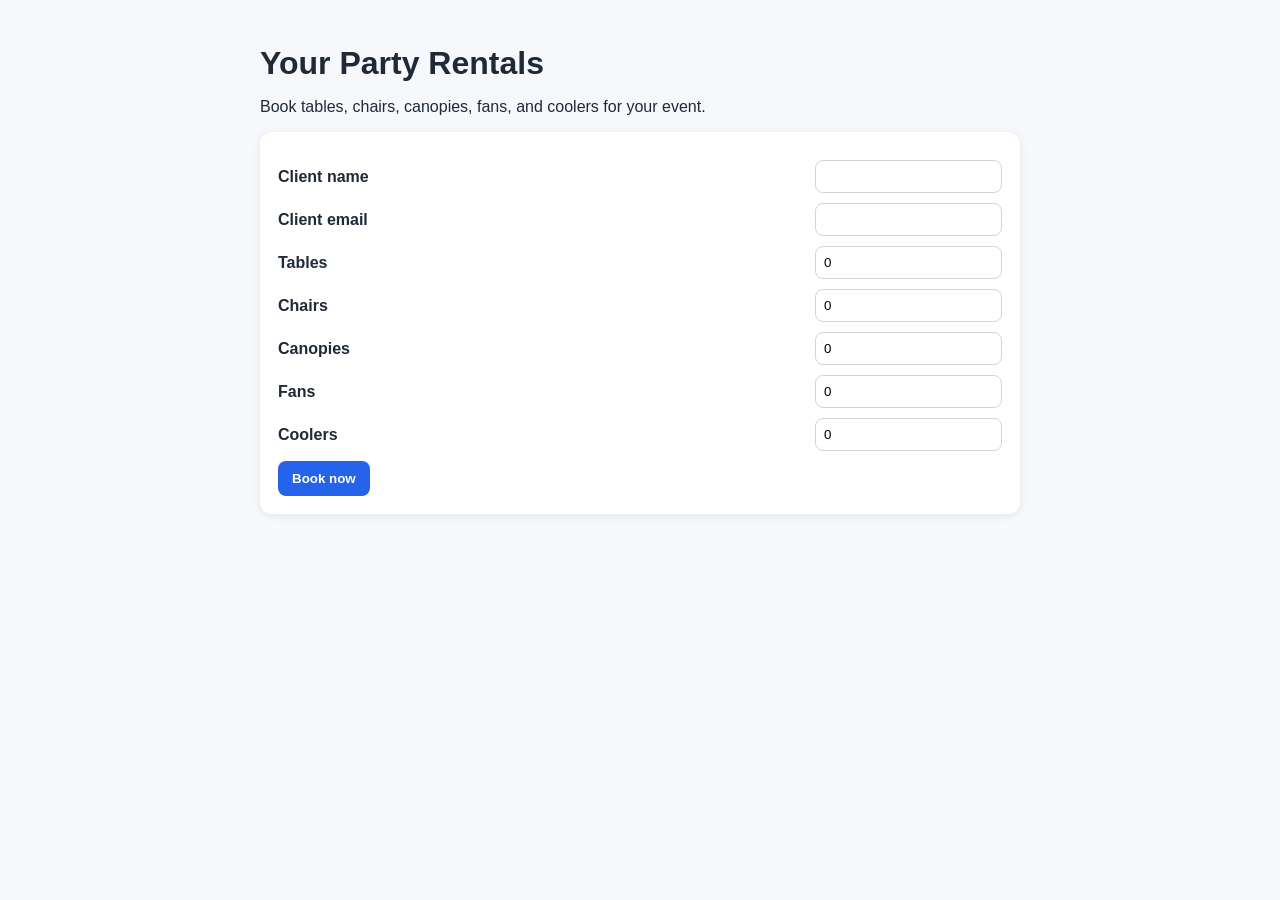
==== index.html @ b86d3097 "Apply remaining changes" ====
<!doctype html>
<html lang="en">
  <head>
    <meta charset="UTF-8" />
    <meta name="viewport" content="width=device-width, initial-scale=1.0" />
    <title>Your Party Rentals</title>
    <style>
      :root {
        font-family: Arial, sans-serif;
      }
      body {
        margin: 0;
        background: #f7f8fb;
        color: #1f2937;
      }
      .container {
        max-width: 760px;
        margin: 0 auto;
        padding: 24px;
      }
      h1 {
        margin-bottom: 8px;
      }
      .card {
        background: #fff;
        border-radius: 12px;
        padding: 18px;
        margin-top: 16px;
        box-shadow: 0 2px 8px rgba(0, 0, 0, 0.08);
      }
      .row {
        display: grid;
        grid-template-columns: 1fr auto;
        gap: 8px;
        align-items: center;
        margin: 10px 0;
      }
      input[type="number"],
      input[type="text"],
      input[type="email"] {
        border: 1px solid #d1d5db;
        border-radius: 8px;
        padding: 8px;
      }
      label {
        font-weight: 600;
      }
      button {
        border: none;
        background: #2563eb;
        color: #fff;
        border-radius: 8px;
        padding: 10px 14px;
        cursor: pointer;
        font-weight: 700;
      }
      button:hover {
        background: #1d4ed8;
      }
      .summary {
        margin-top: 14px;
        line-height: 1.5;
      }
    </style>
  </head>
  <body>
    <main class="container">
      <h1>Your Party Rentals</h1>
      <p>Book tables, chairs, canopies, fans, and coolers for your event.</p>

      <form id="booking-form" class="card">
        <div class="row">
          <label for="clientName">Client name</label>
          <input id="clientName" name="clientName" type="text" required />
        </div>
        <div class="row">
          <label for="clientEmail">Client email</label>
          <input id="clientEmail" name="clientEmail" type="email" required />
        </div>
        <div class="row">
          <label for="tables">Tables</label>
          <input id="tables" name="tables" type="number" min="0" value="0" />
        </div>
        <div class="row">
          <label for="chairs">Chairs</label>
          <input id="chairs" name="chairs" type="number" min="0" value="0" />
        </div>
        <div class="row">
          <label for="canopies">Canopies</label>
          <input id="canopies" name="canopies" type="number" min="0" value="0" />
        </div>
        <div class="row">
          <label for="fans">Fans</label>
          <input id="fans" name="fans" type="number" min="0" value="0" />
        </div>
        <div class="row">
          <label for="coolers">Coolers</label>
          <input id="coolers" name="coolers" type="number" min="0" value="0" />
        </div>
        <button type="submit">Book now</button>
      </form>

      <section id="booking-summary" class="card" hidden>
        <h2>Booking confirmation</h2>
        <div class="summary" id="summary-content"></div>
      </section>
    </main>

    <script>
      const form = document.getElementById("booking-form");
      const summary = document.getElementById("booking-summary");
      const summaryContent = document.getElementById("summary-content");
      const rentalItems = ["tables", "chairs", "canopies", "fans", "coolers"];

      form.addEventListener("submit", (event) => {
        event.preventDefault();

        const formData = new FormData(form);
        const clientName = formData.get("clientName");
        const clientEmail = formData.get("clientEmail");
        const selectedItems = rentalItems
          .map((item) => {
            const qty = Number(formData.get(item) || 0);
            return { item, qty };
          })
          .filter((entry) => entry.qty > 0);

        if (!selectedItems.length) {
          summary.hidden = false;
          summaryContent.textContent = "Please choose at least one rental item to complete your booking.";
          return;
        }

        summary.hidden = false;
        summaryContent.textContent = "";

        const thankYou = document.createElement("p");
        thankYou.textContent = `Thank you, ${clientName}.`;
        summaryContent.appendChild(thankYou);

        const confirmation = document.createElement("p");
        confirmation.textContent = `We received your booking request at ${clientEmail}.`;
        summaryContent.appendChild(confirmation);

        const itemList = document.createElement("ul");
        selectedItems.forEach((entry) => {
          const listItem = document.createElement("li");
          listItem.textContent = `${entry.item[0].toUpperCase()}${entry.item.slice(1)}: ${entry.qty}`;
          itemList.appendChild(listItem);
        });
        summaryContent.appendChild(itemList);
      });
    </script>
  </body>
</html>
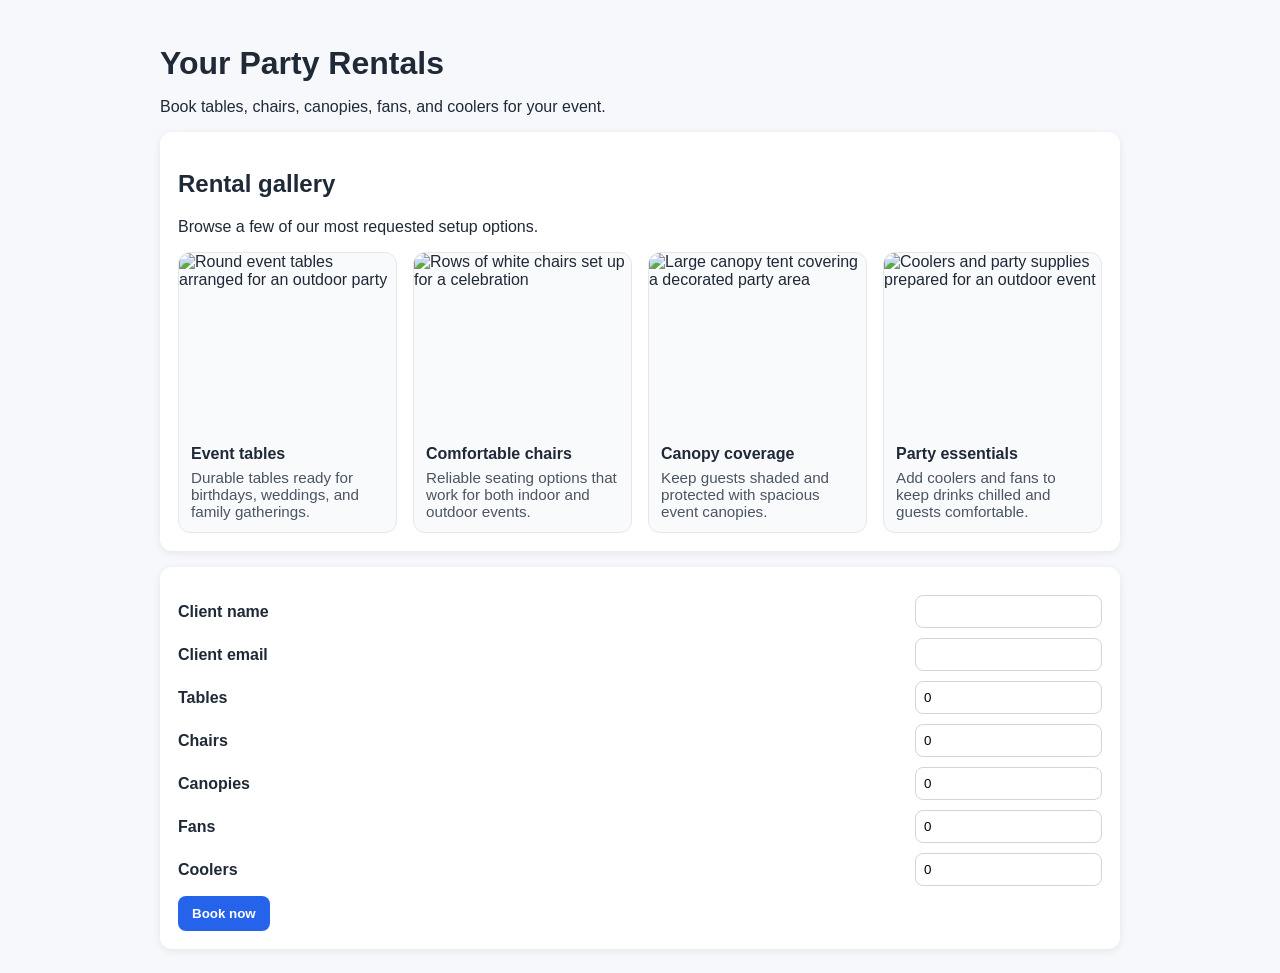
==== commit 9fb42eda: "Add gallery section Co-authored-by: icordova25-glitch <304556995+icordova25-glitch@users.noreply.git" ====
--- a/index.html
+++ b/index.html
@@ -14,7 +14,7 @@
         color: #1f2937;
       }
       .container {
-        max-width: 760px;
+        max-width: 960px;
         margin: 0 auto;
         padding: 24px;
       }
@@ -61,12 +61,77 @@
         margin-top: 14px;
         line-height: 1.5;
       }
+      .gallery-grid {
+        display: grid;
+        grid-template-columns: repeat(auto-fit, minmax(180px, 1fr));
+        gap: 16px;
+        margin-top: 16px;
+      }
+      .gallery-item {
+        overflow: hidden;
+        border-radius: 12px;
+        border: 1px solid #e5e7eb;
+        background: #f9fafb;
+      }
+      .gallery-item img {
+        display: block;
+        width: 100%;
+        height: 180px;
+        object-fit: cover;
+      }
+      .gallery-caption {
+        padding: 12px;
+      }
+      .gallery-caption h3 {
+        margin: 0 0 6px;
+        font-size: 1rem;
+      }
+      .gallery-caption p {
+        margin: 0;
+        color: #4b5563;
+        font-size: 0.95rem;
+      }
     </style>
   </head>
   <body>
     <main class="container">
       <h1>Your Party Rentals</h1>
       <p>Book tables, chairs, canopies, fans, and coolers for your event.</p>
+
+      <section class="card" aria-labelledby="gallery-title">
+        <h2 id="gallery-title">Rental gallery</h2>
+        <p>Browse a few of our most requested setup options.</p>
+        <div class="gallery-grid">
+          <article class="gallery-item">
+            <img src="https://images.unsplash.com/photo-1511795409834-ef04bbd61622?auto=format&fit=crop&w=900&q=80" alt="Round event tables arranged for an outdoor party" />
+            <div class="gallery-caption">
+              <h3>Event tables</h3>
+              <p>Durable tables ready for birthdays, weddings, and family gatherings.</p>
+            </div>
+          </article>
+          <article class="gallery-item">
+            <img src="https://images.unsplash.com/photo-1519167758481-83f550bb49b3?auto=format&fit=crop&w=900&q=80" alt="Rows of white chairs set up for a celebration" />
+            <div class="gallery-caption">
+              <h3>Comfortable chairs</h3>
+              <p>Reliable seating options that work for both indoor and outdoor events.</p>
+            </div>
+          </article>
+          <article class="gallery-item">
+            <img src="https://images.unsplash.com/photo-1505236858219-8359eb29e329?auto=format&fit=crop&w=900&q=80" alt="Large canopy tent covering a decorated party area" />
+            <div class="gallery-caption">
+              <h3>Canopy coverage</h3>
+              <p>Keep guests shaded and protected with spacious event canopies.</p>
+            </div>
+          </article>
+          <article class="gallery-item">
+            <img src="https://images.unsplash.com/photo-1500530855697-b586d89ba3ee?auto=format&fit=crop&w=900&q=80" alt="Coolers and party supplies prepared for an outdoor event" />
+            <div class="gallery-caption">
+              <h3>Party essentials</h3>
+              <p>Add coolers and fans to keep drinks chilled and guests comfortable.</p>
+            </div>
+          </article>
+        </div>
+      </section>
 
       <form id="booking-form" class="card">
         <div class="row">
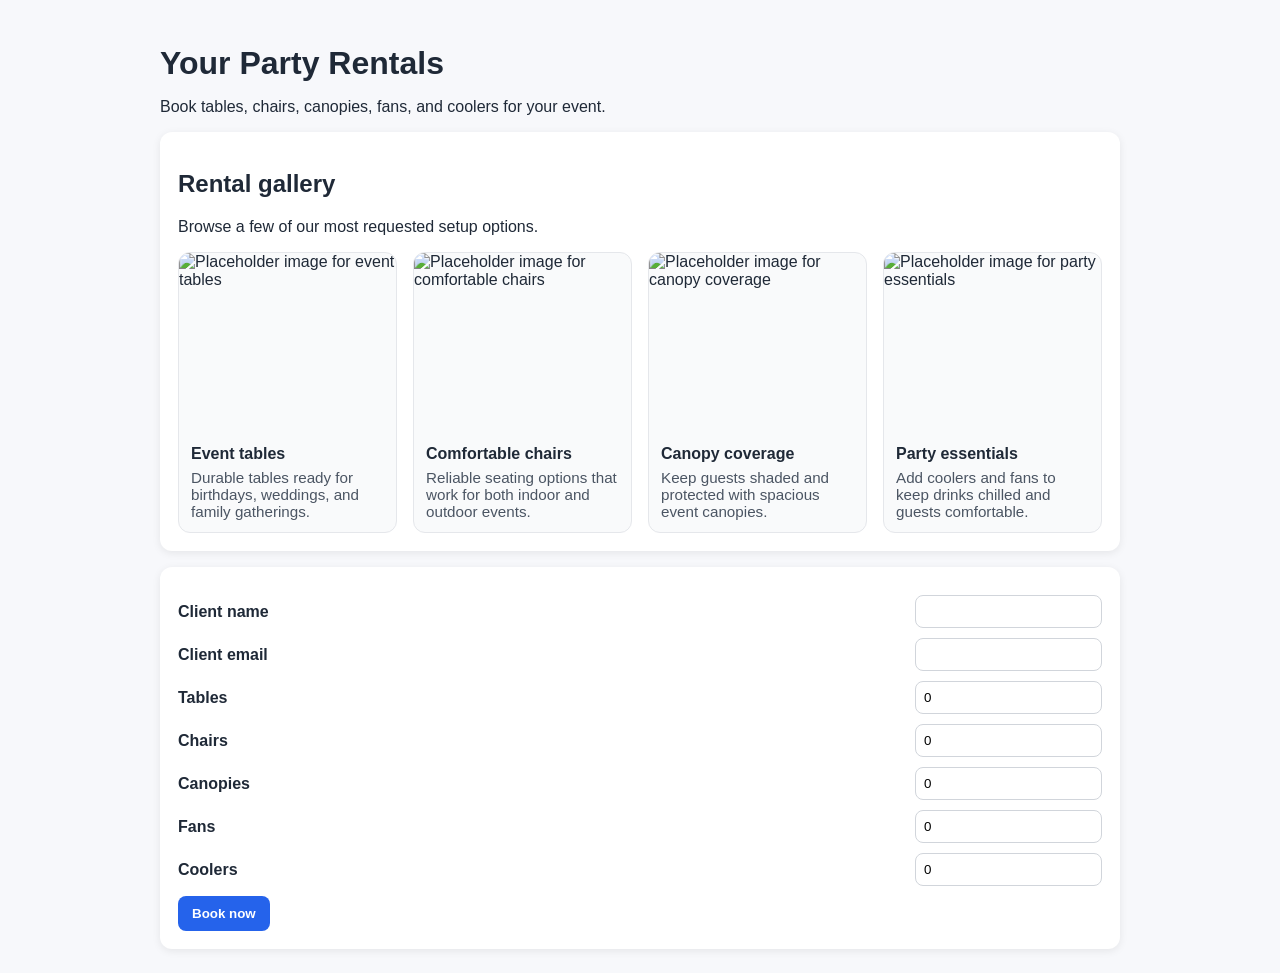
==== commit 0b6360ec: "Use placeholder gallery images Co-authored-by: icordova25-glitch <304556995+icordova25-glitch@users." ====
--- a/index.html
+++ b/index.html
@@ -103,28 +103,28 @@
         <p>Browse a few of our most requested setup options.</p>
         <div class="gallery-grid">
           <article class="gallery-item">
-            <img src="https://images.unsplash.com/photo-1511795409834-ef04bbd61622?auto=format&fit=crop&w=900&q=80" alt="Round event tables arranged for an outdoor party" />
+            <img src="https://placehold.co/900x600/e2e8f0/1f2937?text=Event+Tables" alt="Placeholder image for event tables" />
             <div class="gallery-caption">
               <h3>Event tables</h3>
               <p>Durable tables ready for birthdays, weddings, and family gatherings.</p>
             </div>
           </article>
           <article class="gallery-item">
-            <img src="https://images.unsplash.com/photo-1519167758481-83f550bb49b3?auto=format&fit=crop&w=900&q=80" alt="Rows of white chairs set up for a celebration" />
+            <img src="https://placehold.co/900x600/dbeafe/1e3a8a?text=Comfortable+Chairs" alt="Placeholder image for comfortable chairs" />
             <div class="gallery-caption">
               <h3>Comfortable chairs</h3>
               <p>Reliable seating options that work for both indoor and outdoor events.</p>
             </div>
           </article>
           <article class="gallery-item">
-            <img src="https://images.unsplash.com/photo-1505236858219-8359eb29e329?auto=format&fit=crop&w=900&q=80" alt="Large canopy tent covering a decorated party area" />
+            <img src="https://placehold.co/900x600/fef3c7/92400e?text=Canopy+Coverage" alt="Placeholder image for canopy coverage" />
             <div class="gallery-caption">
               <h3>Canopy coverage</h3>
               <p>Keep guests shaded and protected with spacious event canopies.</p>
             </div>
           </article>
           <article class="gallery-item">
-            <img src="https://images.unsplash.com/photo-1500530855697-b586d89ba3ee?auto=format&fit=crop&w=900&q=80" alt="Coolers and party supplies prepared for an outdoor event" />
+            <img src="https://placehold.co/900x600/dcfce7/166534?text=Party+Essentials" alt="Placeholder image for party essentials" />
             <div class="gallery-caption">
               <h3>Party essentials</h3>
               <p>Add coolers and fans to keep drinks chilled and guests comfortable.</p>
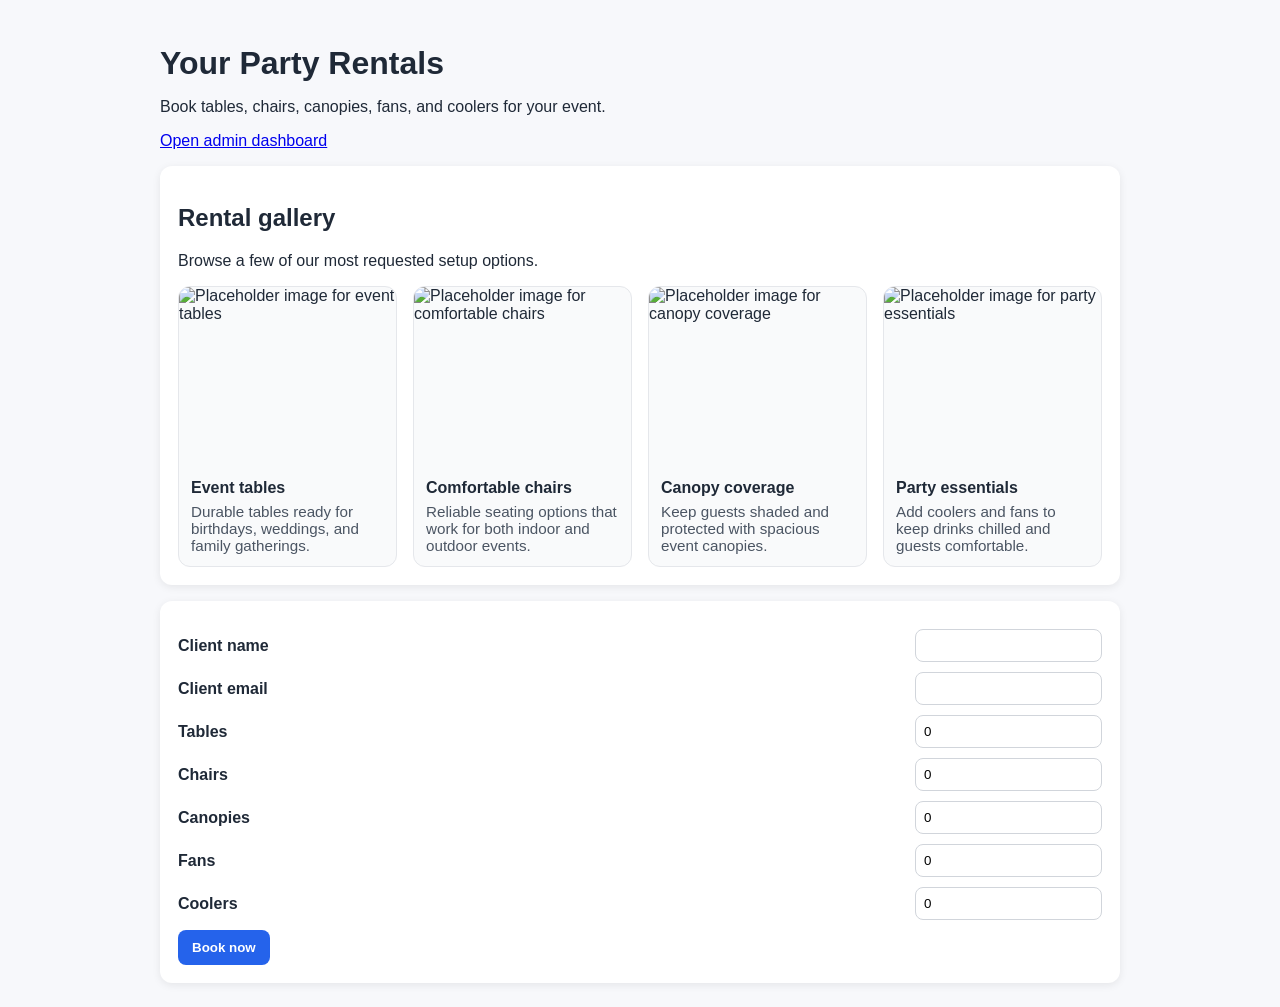
==== commit 754e5392: "Add admin dashboard page Co-authored-by: icordova25-glitch <304556995+icordova25-glitch@users.norepl" ====
--- a/index.html
+++ b/index.html
@@ -97,6 +97,8 @@
     <main class="container">
       <h1>Your Party Rentals</h1>
       <p>Book tables, chairs, canopies, fans, and coolers for your event.</p>
+
+      <p><a href="/admin.html">Open admin dashboard</a></p>
 
       <section class="card" aria-labelledby="gallery-title">
         <h2 id="gallery-title">Rental gallery</h2>
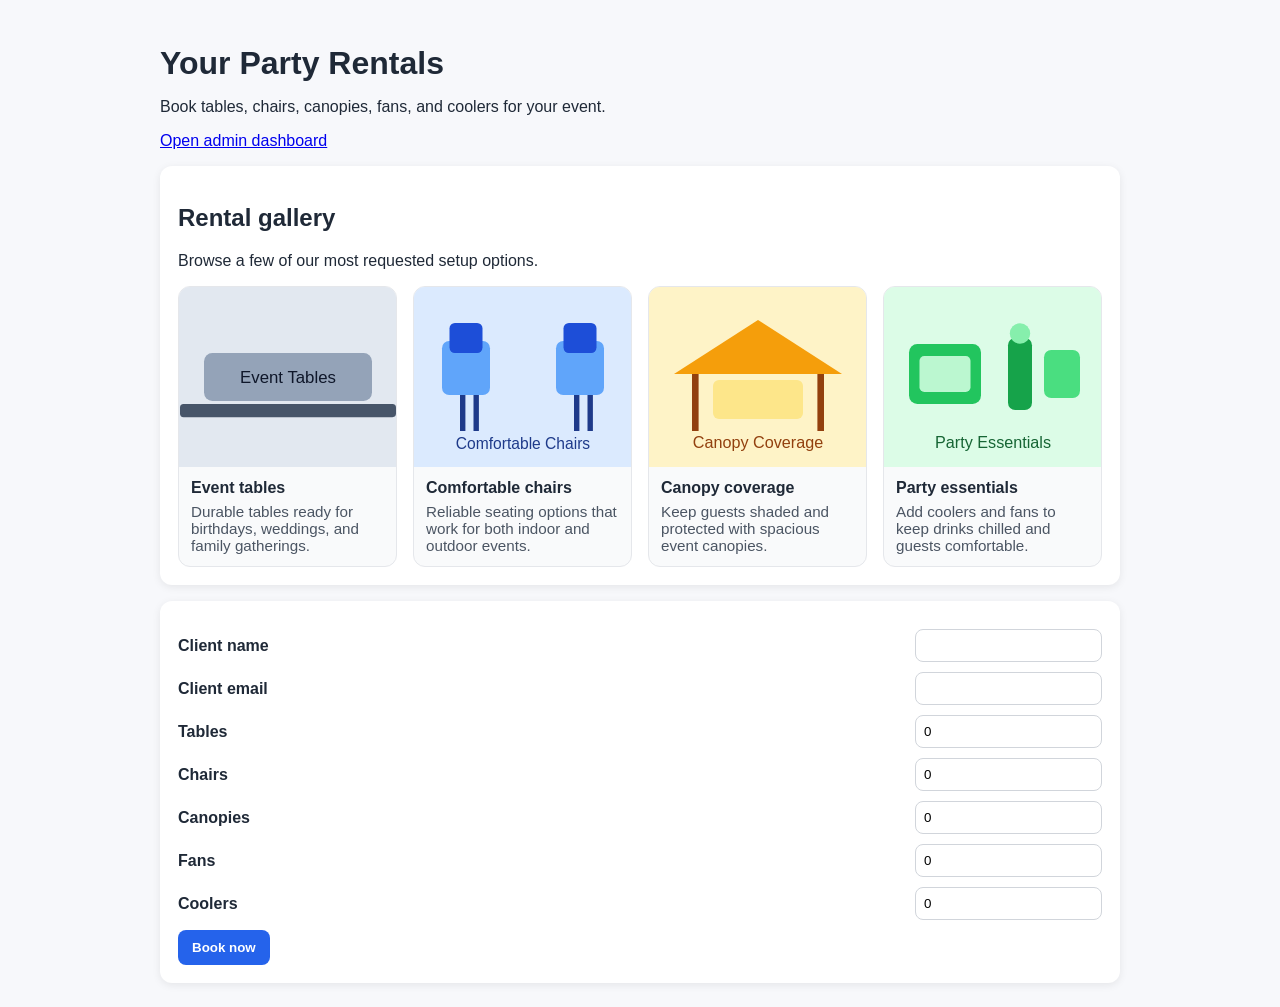
==== commit d6158c55: "Use inline gallery placeholders Co-authored-by: icordova25-glitch <304556995+icordova25-glitch@users" ====
--- a/index.html
+++ b/index.html
@@ -105,28 +105,28 @@
         <p>Browse a few of our most requested setup options.</p>
         <div class="gallery-grid">
           <article class="gallery-item">
-            <img src="https://placehold.co/900x600/e2e8f0/1f2937?text=Event+Tables" alt="Placeholder image for event tables" />
+            <img src="data:image/svg+xml;utf8,%3Csvg%20xmlns%3D%27http%3A//www.w3.org/2000/svg%27%20viewBox%3D%270%200%20900%20600%27%3E%3Crect%20width%3D%27900%27%20height%3D%27600%27%20fill%3D%27%23e2e8f0%27/%3E%3Crect%20x%3D%2790%27%20y%3D%27390%27%20width%3D%27720%27%20height%3D%2744%27%20rx%3D%2712%27%20fill%3D%27%23475569%27/%3E%3Crect%20x%3D%27170%27%20y%3D%27220%27%20width%3D%27560%27%20height%3D%27160%27%20rx%3D%2728%27%20fill%3D%27%2394a3b8%27/%3E%3Ctext%20x%3D%27450%27%20y%3D%27320%27%20text-anchor%3D%27middle%27%20font-family%3D%27Arial%2C%20sans-serif%27%20font-size%3D%2756%27%20fill%3D%27%230f172a%27%3EEvent%20Tables%3C/text%3E%3C/svg%3E" alt="Placeholder image for event tables" />
             <div class="gallery-caption">
               <h3>Event tables</h3>
               <p>Durable tables ready for birthdays, weddings, and family gatherings.</p>
             </div>
           </article>
           <article class="gallery-item">
-            <img src="https://placehold.co/900x600/dbeafe/1e3a8a?text=Comfortable+Chairs" alt="Placeholder image for comfortable chairs" />
+            <img src="data:image/svg+xml;utf8,%3Csvg%20xmlns%3D%27http%3A//www.w3.org/2000/svg%27%20viewBox%3D%270%200%20900%20600%27%3E%3Crect%20width%3D%27900%27%20height%3D%27600%27%20fill%3D%27%23dbeafe%27/%3E%3Crect%20x%3D%27180%27%20y%3D%27180%27%20width%3D%27160%27%20height%3D%27180%27%20rx%3D%2724%27%20fill%3D%27%2360a5fa%27/%3E%3Crect%20x%3D%27205%27%20y%3D%27120%27%20width%3D%27110%27%20height%3D%27100%27%20rx%3D%2718%27%20fill%3D%27%231d4ed8%27/%3E%3Crect%20x%3D%27240%27%20y%3D%27360%27%20width%3D%2718%27%20height%3D%27120%27%20fill%3D%27%231e3a8a%27/%3E%3Crect%20x%3D%27285%27%20y%3D%27360%27%20width%3D%2718%27%20height%3D%27120%27%20fill%3D%27%231e3a8a%27/%3E%3Crect%20x%3D%27560%27%20y%3D%27180%27%20width%3D%27160%27%20height%3D%27180%27%20rx%3D%2724%27%20fill%3D%27%2360a5fa%27/%3E%3Crect%20x%3D%27585%27%20y%3D%27120%27%20width%3D%27110%27%20height%3D%27100%27%20rx%3D%2718%27%20fill%3D%27%231d4ed8%27/%3E%3Crect%20x%3D%27620%27%20y%3D%27360%27%20width%3D%2718%27%20height%3D%27120%27%20fill%3D%27%231e3a8a%27/%3E%3Crect%20x%3D%27665%27%20y%3D%27360%27%20width%3D%2718%27%20height%3D%27120%27%20fill%3D%27%231e3a8a%27/%3E%3Ctext%20x%3D%27450%27%20y%3D%27540%27%20text-anchor%3D%27middle%27%20font-family%3D%27Arial%2C%20sans-serif%27%20font-size%3D%2752%27%20fill%3D%27%231e3a8a%27%3EComfortable%20Chairs%3C/text%3E%3C/svg%3E" alt="Placeholder image for comfortable chairs" />
             <div class="gallery-caption">
               <h3>Comfortable chairs</h3>
               <p>Reliable seating options that work for both indoor and outdoor events.</p>
             </div>
           </article>
           <article class="gallery-item">
-            <img src="https://placehold.co/900x600/fef3c7/92400e?text=Canopy+Coverage" alt="Placeholder image for canopy coverage" />
+            <img src="data:image/svg+xml;utf8,%3Csvg%20xmlns%3D%27http%3A//www.w3.org/2000/svg%27%20viewBox%3D%270%200%20900%20600%27%3E%3Crect%20width%3D%27900%27%20height%3D%27600%27%20fill%3D%27%23fef3c7%27/%3E%3Cpolygon%20points%3D%27450%2C110%20170%2C290%20730%2C290%27%20fill%3D%27%23f59e0b%27/%3E%3Crect%20x%3D%27230%27%20y%3D%27290%27%20width%3D%2722%27%20height%3D%27190%27%20fill%3D%27%2392400e%27/%3E%3Crect%20x%3D%27648%27%20y%3D%27290%27%20width%3D%2722%27%20height%3D%27190%27%20fill%3D%27%2392400e%27/%3E%3Crect%20x%3D%27300%27%20y%3D%27310%27%20width%3D%27300%27%20height%3D%27130%27%20rx%3D%2720%27%20fill%3D%27%23fde68a%27/%3E%3Ctext%20x%3D%27450%27%20y%3D%27535%27%20text-anchor%3D%27middle%27%20font-family%3D%27Arial%2C%20sans-serif%27%20font-size%3D%2754%27%20fill%3D%27%2392400e%27%3ECanopy%20Coverage%3C/text%3E%3C/svg%3E" alt="Placeholder image for canopy coverage" />
             <div class="gallery-caption">
               <h3>Canopy coverage</h3>
               <p>Keep guests shaded and protected with spacious event canopies.</p>
             </div>
           </article>
           <article class="gallery-item">
-            <img src="https://placehold.co/900x600/dcfce7/166534?text=Party+Essentials" alt="Placeholder image for party essentials" />
+            <img src="data:image/svg+xml;utf8,%3Csvg%20xmlns%3D%27http%3A//www.w3.org/2000/svg%27%20viewBox%3D%270%200%20900%20600%27%3E%3Crect%20width%3D%27900%27%20height%3D%27600%27%20fill%3D%27%23dcfce7%27/%3E%3Crect%20x%3D%27170%27%20y%3D%27190%27%20width%3D%27240%27%20height%3D%27200%27%20rx%3D%2728%27%20fill%3D%27%2322c55e%27/%3E%3Crect%20x%3D%27205%27%20y%3D%27230%27%20width%3D%27170%27%20height%3D%27120%27%20rx%3D%2716%27%20fill%3D%27%23bbf7d0%27/%3E%3Crect%20x%3D%27500%27%20y%3D%27170%27%20width%3D%2780%27%20height%3D%27240%27%20rx%3D%2724%27%20fill%3D%27%2316a34a%27/%3E%3Ccircle%20cx%3D%27540%27%20cy%3D%27155%27%20r%3D%2734%27%20fill%3D%27%2386efac%27/%3E%3Crect%20x%3D%27620%27%20y%3D%27210%27%20width%3D%27120%27%20height%3D%27160%27%20rx%3D%2724%27%20fill%3D%27%234ade80%27/%3E%3Ctext%20x%3D%27450%27%20y%3D%27535%27%20text-anchor%3D%27middle%27%20font-family%3D%27Arial%2C%20sans-serif%27%20font-size%3D%2754%27%20fill%3D%27%23166534%27%3EParty%20Essentials%3C/text%3E%3C/svg%3E" alt="Placeholder image for party essentials" />
             <div class="gallery-caption">
               <h3>Party essentials</h3>
               <p>Add coolers and fans to keep drinks chilled and guests comfortable.</p>
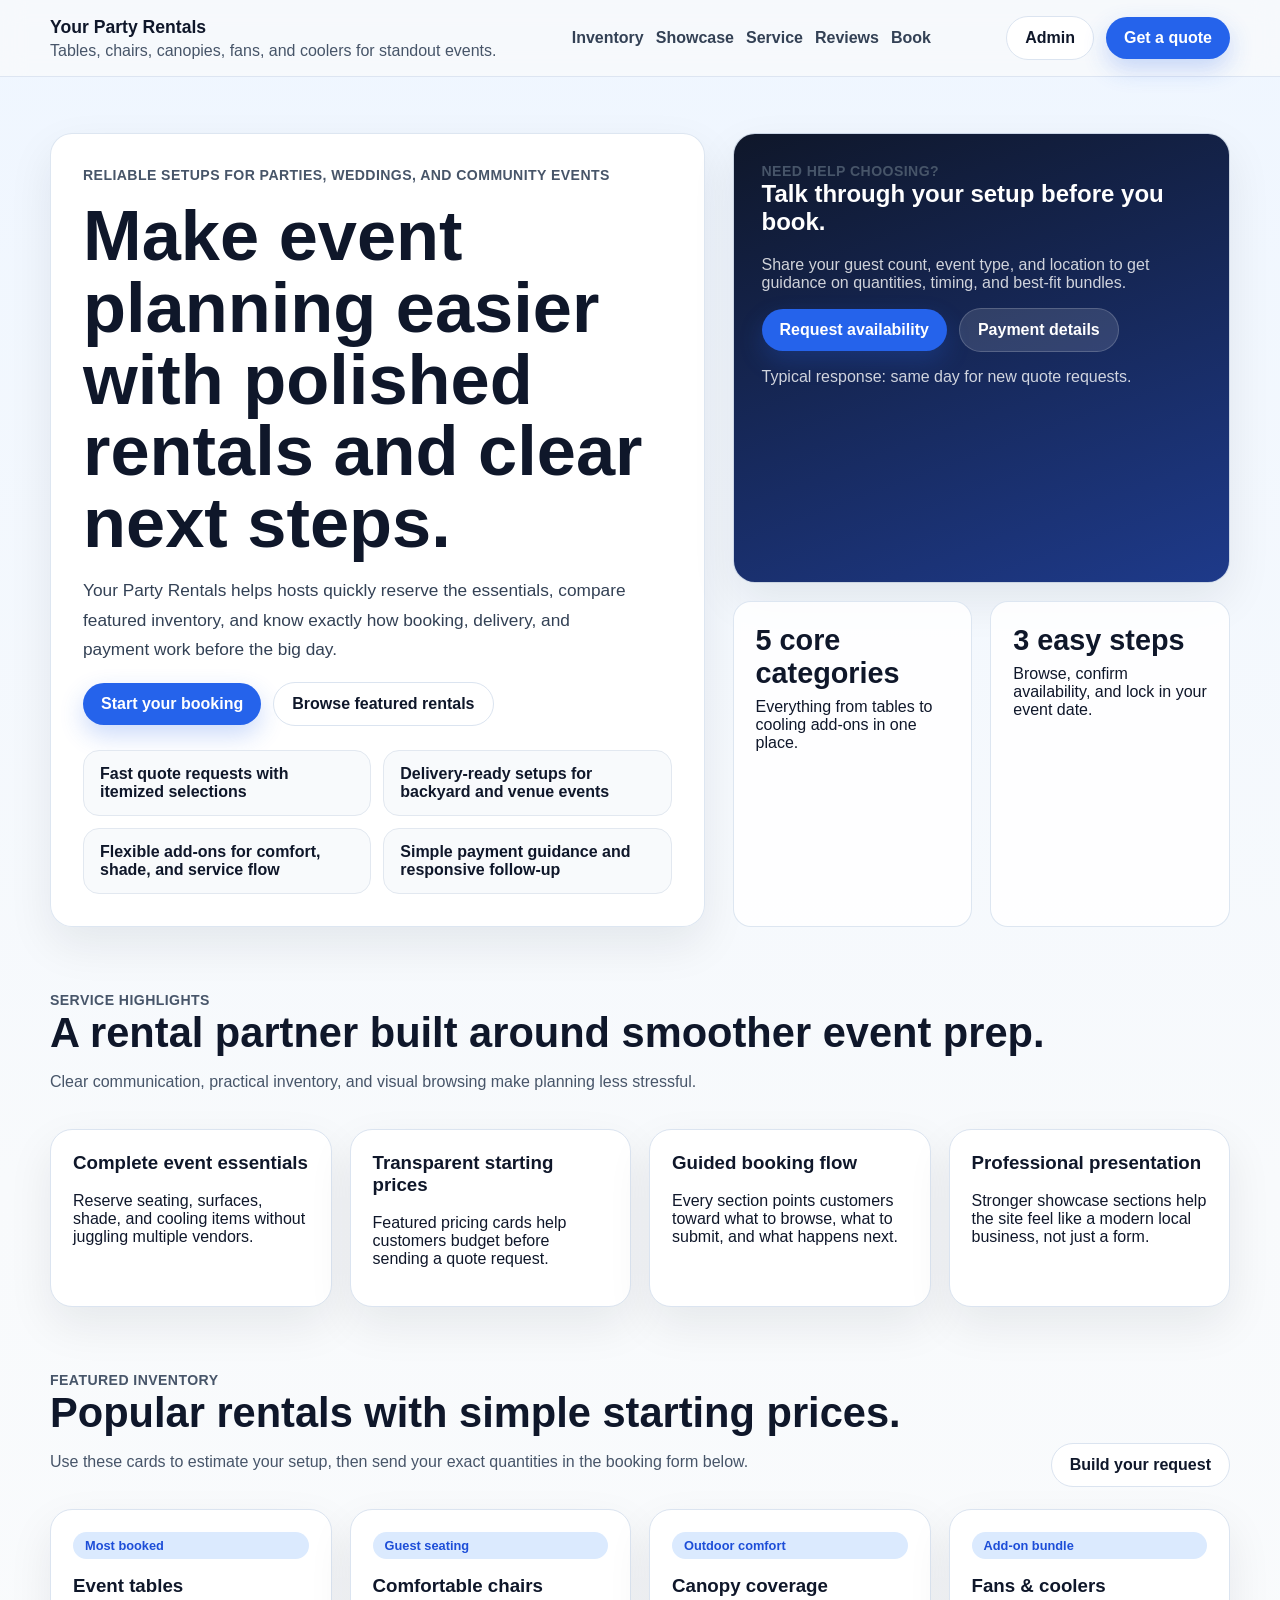
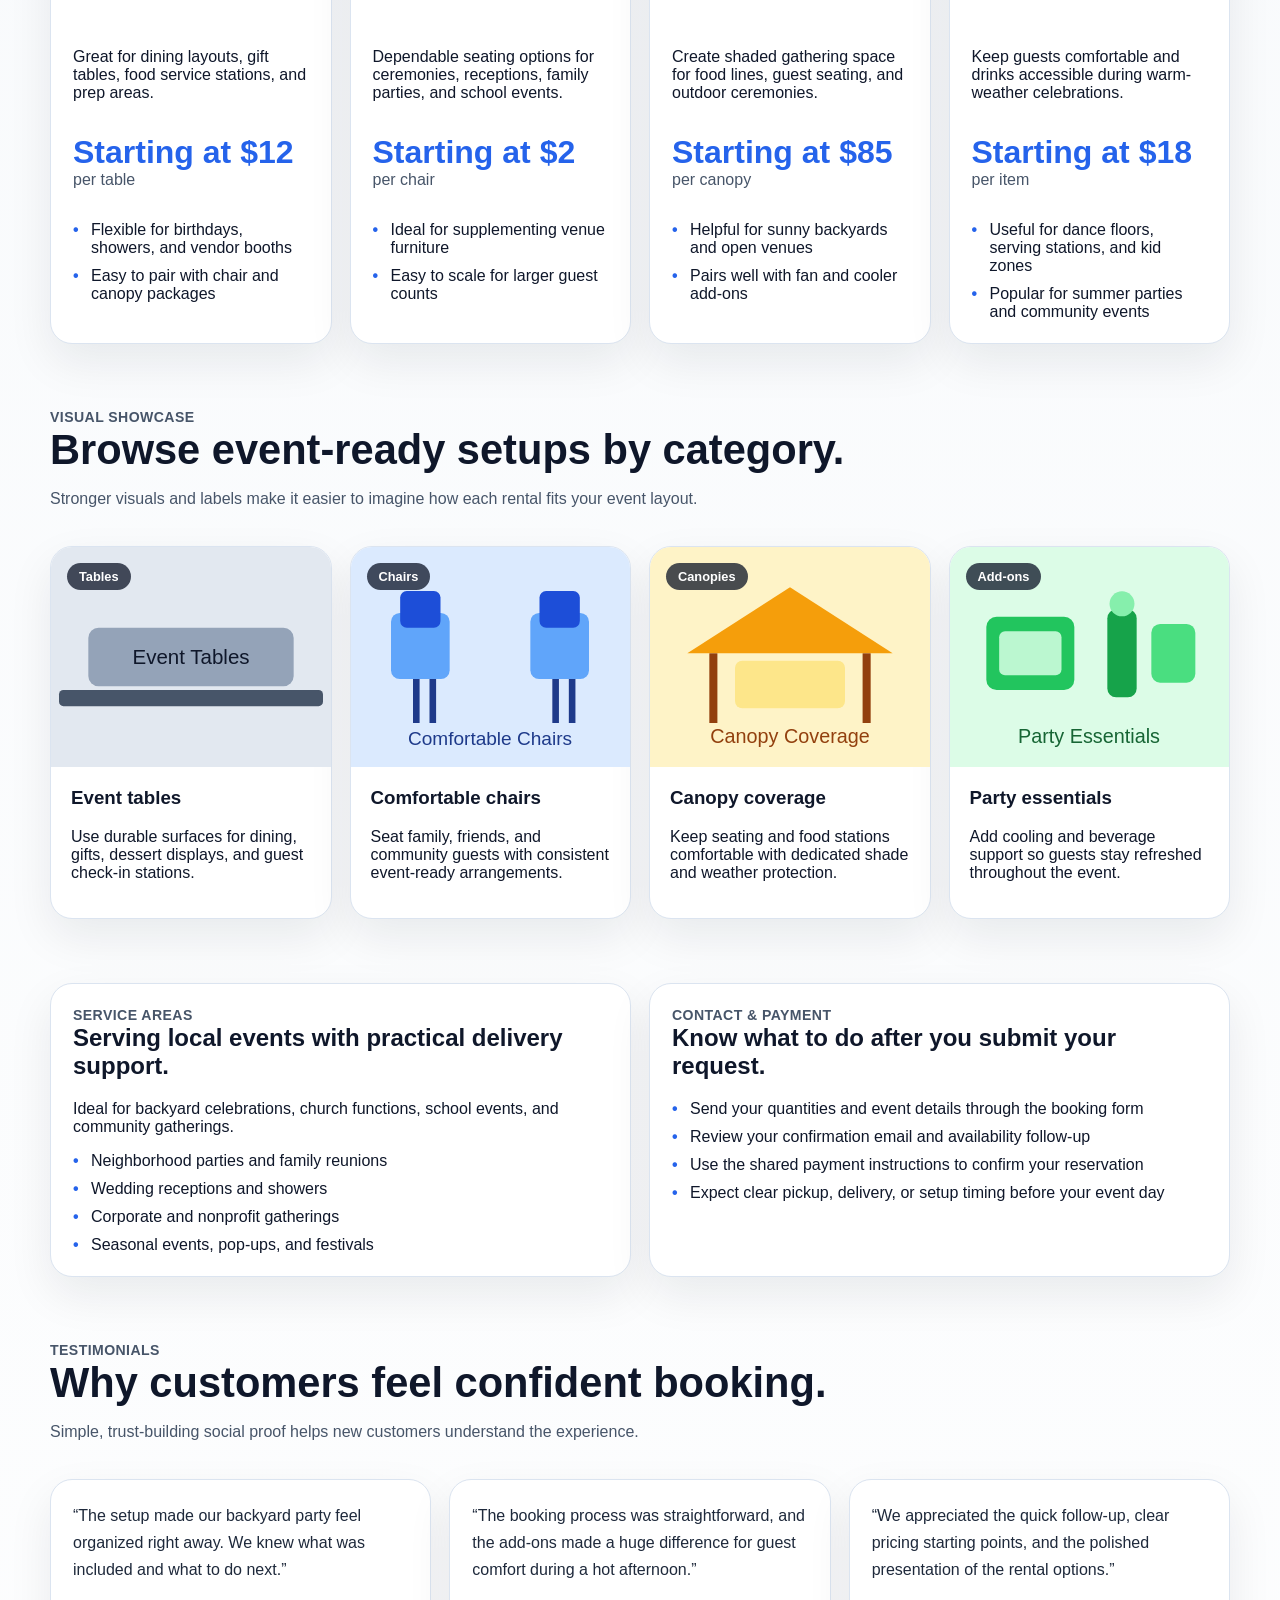
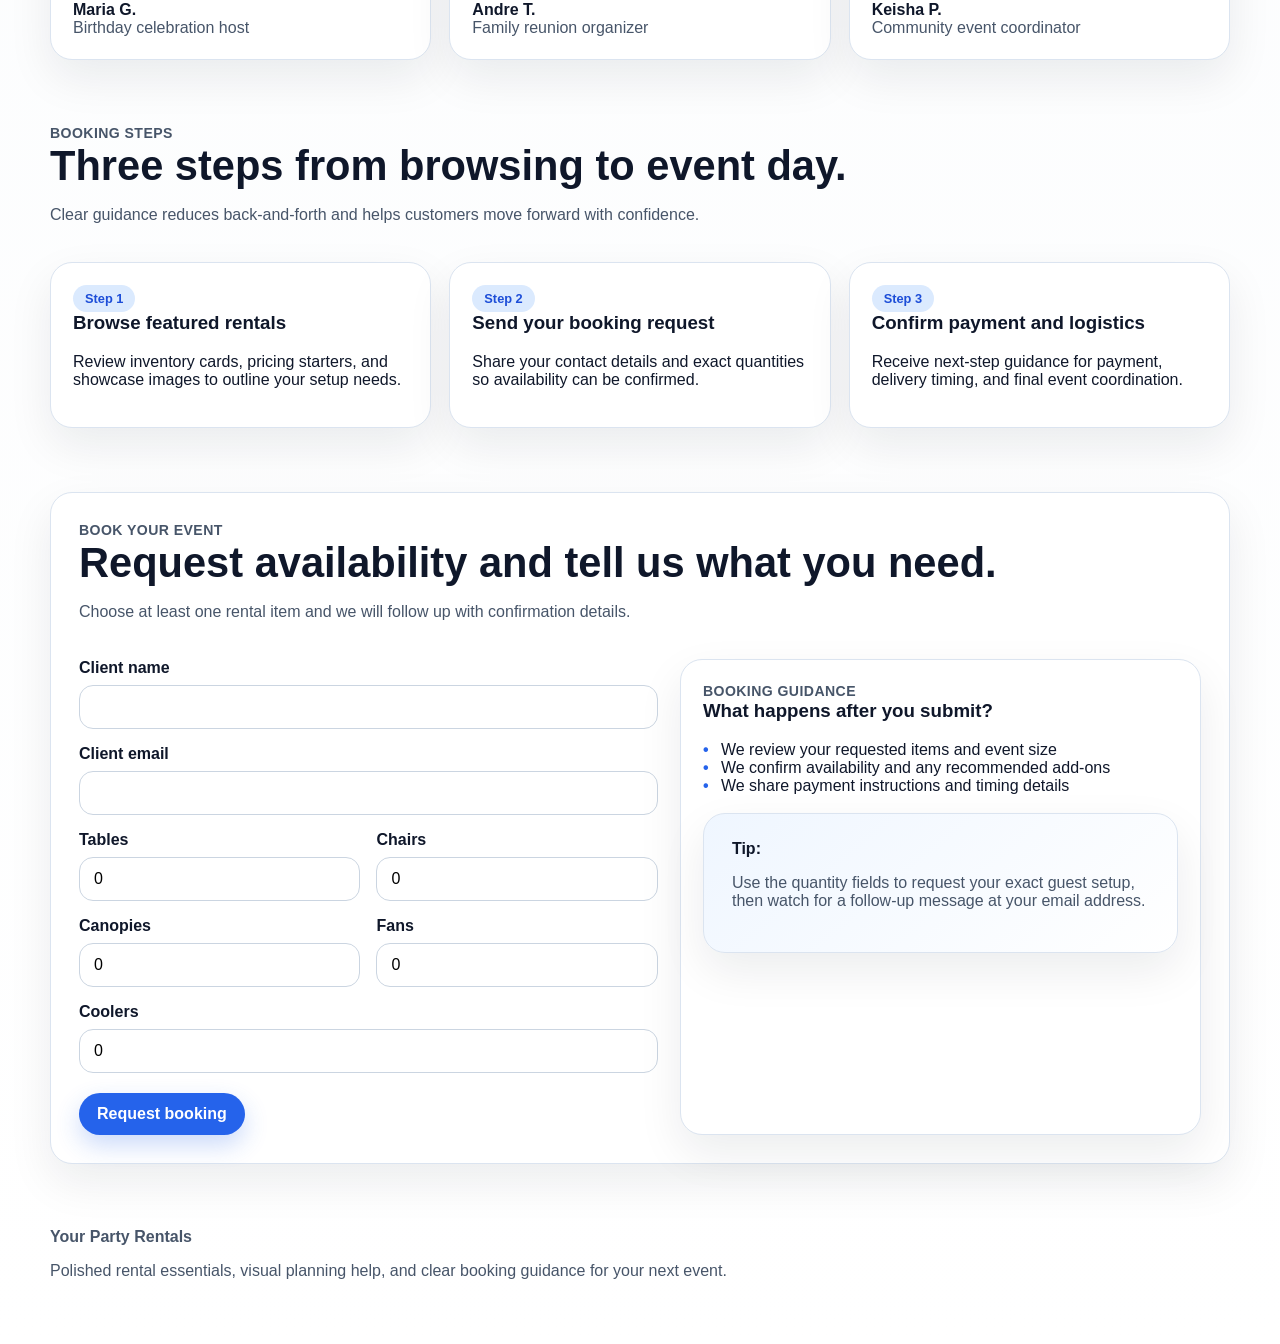
==== commit ec819acb: "Refresh homepage and admin layouts Co-authored-by: icordova25-glitch <304556995+icordova25-glitch@us" ====
--- a/index.html
+++ b/index.html
@@ -6,172 +6,916 @@
     <title>Your Party Rentals</title>
     <style>
       :root {
+        color-scheme: light;
         font-family: Arial, sans-serif;
-      }
+        --bg: #f8fafc;
+        --surface: #ffffff;
+        --surface-alt: #eff6ff;
+        --text: #0f172a;
+        --muted: #475569;
+        --primary: #2563eb;
+        --primary-dark: #1d4ed8;
+        --accent: #f59e0b;
+        --border: #dbe4f0;
+        --shadow: 0 18px 45px rgba(15, 23, 42, 0.08);
+        --radius: 22px;
+      }
+
+      * {
+        box-sizing: border-box;
+      }
+
+      html {
+        scroll-behavior: smooth;
+      }
+
       body {
         margin: 0;
-        background: #f7f8fb;
-        color: #1f2937;
-      }
+        background: linear-gradient(180deg, #eff6ff 0%, var(--bg) 26%, #ffffff 100%);
+        color: var(--text);
+      }
+
+      a {
+        color: inherit;
+      }
+
       .container {
-        max-width: 960px;
+        width: min(1180px, calc(100% - 32px));
         margin: 0 auto;
-        padding: 24px;
-      }
+      }
+
+      .site-header {
+        position: sticky;
+        top: 0;
+        z-index: 10;
+        backdrop-filter: blur(12px);
+        background: rgba(248, 250, 252, 0.88);
+        border-bottom: 1px solid rgba(219, 228, 240, 0.9);
+      }
+
+      .nav {
+        display: flex;
+        align-items: center;
+        justify-content: space-between;
+        gap: 16px;
+        padding: 16px 0;
+      }
+
+      .brand {
+        display: flex;
+        flex-direction: column;
+        gap: 4px;
+      }
+
+      .brand strong {
+        font-size: 1.1rem;
+      }
+
+      .brand span,
+      .section-intro p,
+      .eyebrow,
+      .meta,
+      .testimonial-role,
+      .booking-note,
+      .summary,
+      .helper-text {
+        color: var(--muted);
+      }
+
+      .nav-links,
+      .nav-actions,
+      .hero-actions,
+      .contact-actions {
+        display: flex;
+        flex-wrap: wrap;
+        gap: 12px;
+        align-items: center;
+      }
+
+      .nav-links a {
+        text-decoration: none;
+        font-weight: 600;
+        color: #334155;
+      }
+
+      .nav-links a:hover {
+        color: var(--primary);
+      }
+
+      .btn,
+      button,
+      .button-link {
+        border: none;
+        border-radius: 999px;
+        padding: 12px 18px;
+        font: inherit;
+        font-weight: 700;
+        text-decoration: none;
+        cursor: pointer;
+        display: inline-flex;
+        align-items: center;
+        justify-content: center;
+        gap: 8px;
+      }
+
+      .btn-primary,
+      button {
+        background: var(--primary);
+        color: #fff;
+        box-shadow: 0 10px 24px rgba(37, 99, 235, 0.24);
+      }
+
+      .btn-primary:hover,
+      button:hover {
+        background: var(--primary-dark);
+      }
+
+      .btn-secondary {
+        background: #fff;
+        color: var(--text);
+        border: 1px solid var(--border);
+      }
+
+      .btn-secondary:hover {
+        border-color: #bfdbfe;
+        color: var(--primary);
+      }
+
+      .hero {
+        padding: 56px 0 32px;
+      }
+
+      .hero-grid {
+        display: grid;
+        grid-template-columns: 1.25fr 0.95fr;
+        gap: 28px;
+        align-items: stretch;
+      }
+
+      .hero-panel,
+      .card,
+      .booking-shell,
+      .cta-banner {
+        background: rgba(255, 255, 255, 0.94);
+        border: 1px solid rgba(219, 228, 240, 0.92);
+        border-radius: var(--radius);
+        box-shadow: var(--shadow);
+      }
+
+      .hero-panel {
+        padding: 32px;
+      }
+
+      .eyebrow {
+        display: inline-flex;
+        align-items: center;
+        gap: 8px;
+        font-size: 0.88rem;
+        font-weight: 700;
+        letter-spacing: 0.03em;
+        text-transform: uppercase;
+      }
+
+      h1,
+      h2,
+      h3 {
+        margin-top: 0;
+      }
+
       h1 {
+        font-size: clamp(2.4rem, 6vw, 4.4rem);
+        line-height: 1.02;
+        margin: 16px 0;
+      }
+
+      .hero-copy {
+        font-size: 1.08rem;
+        line-height: 1.7;
+        color: #334155;
+        max-width: 58ch;
+      }
+
+      .hero-points,
+      .steps-list,
+      .service-area-list,
+      .card-list,
+      .summary-list {
+        list-style: none;
+        padding: 0;
+        margin: 0;
+      }
+
+      .hero-points {
+        display: grid;
+        grid-template-columns: repeat(2, minmax(0, 1fr));
+        gap: 12px;
+        margin-top: 24px;
+      }
+
+      .hero-points li,
+      .summary-list li {
+        padding: 14px 16px;
+        border-radius: 16px;
+        background: #f8fafc;
+        border: 1px solid #e2e8f0;
+        font-weight: 600;
+      }
+
+      .hero-aside {
+        display: grid;
+        gap: 18px;
+      }
+
+      .contact-card {
+        padding: 28px;
+        background: linear-gradient(160deg, #0f172a, #1e3a8a);
+        color: #fff;
+      }
+
+      .contact-card p,
+      .contact-card .helper-text {
+        color: rgba(255, 255, 255, 0.8);
+      }
+
+      .contact-card .btn-secondary {
+        background: rgba(255, 255, 255, 0.12);
+        color: #fff;
+        border-color: rgba(255, 255, 255, 0.18);
+      }
+
+      .mini-grid,
+      .highlights-grid,
+      .catalog-grid,
+      .gallery-grid,
+      .trust-grid,
+      .steps-grid,
+      .service-grid,
+      .testimonial-grid,
+      .info-grid,
+      .summary-grid {
+        display: grid;
+        gap: 18px;
+      }
+
+      .mini-grid,
+      .highlights-grid,
+      .trust-grid,
+      .info-grid,
+      .summary-grid {
+        grid-template-columns: repeat(auto-fit, minmax(180px, 1fr));
+      }
+
+      .catalog-grid,
+      .gallery-grid,
+      .steps-grid,
+      .service-grid,
+      .testimonial-grid {
+        grid-template-columns: repeat(auto-fit, minmax(220px, 1fr));
+      }
+
+      .stat,
+      .card,
+      .gallery-item,
+      .testimonial,
+      .step-card,
+      .service-card,
+      .info-card {
+        padding: 22px;
+      }
+
+      .stat {
+        background: rgba(255, 255, 255, 0.86);
+        border: 1px solid rgba(219, 228, 240, 0.92);
+        border-radius: 18px;
+      }
+
+      .stat strong {
+        display: block;
+        font-size: 1.8rem;
         margin-bottom: 8px;
       }
-      .card {
-        background: #fff;
-        border-radius: 12px;
-        padding: 18px;
+
+      section {
+        padding: 32px 0;
+      }
+
+      .section-header {
+        display: flex;
+        justify-content: space-between;
+        gap: 16px;
+        align-items: end;
+        margin-bottom: 22px;
+      }
+
+      .section-header h2 {
+        font-size: clamp(1.8rem, 4vw, 2.6rem);
+        margin-bottom: 10px;
+      }
+
+      .card,
+      .gallery-item,
+      .testimonial,
+      .step-card,
+      .service-card,
+      .info-card,
+      .booking-shell,
+      .cta-banner {
+        background: var(--surface);
+        border: 1px solid var(--border);
+        border-radius: var(--radius);
+        box-shadow: var(--shadow);
+      }
+
+      .catalog-card {
+        display: flex;
+        flex-direction: column;
+        gap: 16px;
+      }
+
+      .price-row {
+        display: flex;
+        justify-content: space-between;
+        align-items: end;
+        gap: 12px;
+      }
+
+      .price {
+        font-size: 2rem;
+        font-weight: 800;
+        color: var(--primary);
+      }
+
+      .tag,
+      .category-pill {
+        display: inline-flex;
+        align-items: center;
+        gap: 6px;
+        border-radius: 999px;
+        padding: 6px 12px;
+        font-size: 0.8rem;
+        font-weight: 700;
+      }
+
+      .tag {
+        background: #dbeafe;
+        color: #1d4ed8;
+      }
+
+      .category-pill {
+        background: rgba(15, 23, 42, 0.76);
+        color: #fff;
+      }
+
+      .gallery-item {
+        padding: 0;
+        overflow: hidden;
+      }
+
+      .gallery-image {
+        position: relative;
+        min-height: 220px;
+      }
+
+      .gallery-image img {
+        width: 100%;
+        height: 100%;
+        min-height: 220px;
+        object-fit: cover;
+        display: block;
+      }
+
+      .gallery-image .category-pill {
+        position: absolute;
+        top: 16px;
+        left: 16px;
+      }
+
+      .gallery-copy {
+        padding: 20px;
+      }
+
+      .service-area-list,
+      .card-list {
+        display: grid;
+        gap: 10px;
         margin-top: 16px;
-        box-shadow: 0 2px 8px rgba(0, 0, 0, 0.08);
-      }
-      .row {
+      }
+
+      .service-area-list li,
+      .card-list li,
+      .steps-list li {
+        position: relative;
+        padding-left: 18px;
+      }
+
+      .service-area-list li::before,
+      .card-list li::before,
+      .steps-list li::before {
+        content: "•";
+        position: absolute;
+        left: 0;
+        color: var(--primary);
+        font-weight: 900;
+      }
+
+      .testimonial blockquote {
+        margin: 0 0 18px;
+        font-size: 1rem;
+        line-height: 1.7;
+        color: #1e293b;
+      }
+
+      .booking-shell {
+        padding: 28px;
+      }
+
+      .booking-grid {
         display: grid;
-        grid-template-columns: 1fr auto;
+        grid-template-columns: 1fr 0.9fr;
+        gap: 22px;
+      }
+
+      .form-grid {
+        display: grid;
+        grid-template-columns: repeat(2, minmax(0, 1fr));
+        gap: 16px;
+      }
+
+      .field,
+      .input-group {
+        display: grid;
         gap: 8px;
-        align-items: center;
-        margin: 10px 0;
-      }
+      }
+
+      .field.full {
+        grid-column: 1 / -1;
+      }
+
+      label {
+        font-weight: 700;
+      }
+
       input[type="number"],
       input[type="text"],
       input[type="email"] {
-        border: 1px solid #d1d5db;
-        border-radius: 8px;
-        padding: 8px;
-      }
-      label {
-        font-weight: 600;
-      }
-      button {
-        border: none;
-        background: #2563eb;
-        color: #fff;
-        border-radius: 8px;
-        padding: 10px 14px;
-        cursor: pointer;
-        font-weight: 700;
-      }
-      button:hover {
-        background: #1d4ed8;
-      }
-      .summary {
-        margin-top: 14px;
-        line-height: 1.5;
-      }
-      .gallery-grid {
-        display: grid;
-        grid-template-columns: repeat(auto-fit, minmax(180px, 1fr));
-        gap: 16px;
-        margin-top: 16px;
-      }
-      .gallery-item {
-        overflow: hidden;
-        border-radius: 12px;
-        border: 1px solid #e5e7eb;
-        background: #f9fafb;
-      }
-      .gallery-item img {
-        display: block;
         width: 100%;
-        height: 180px;
-        object-fit: cover;
-      }
-      .gallery-caption {
-        padding: 12px;
-      }
-      .gallery-caption h3 {
-        margin: 0 0 6px;
-        font-size: 1rem;
-      }
-      .gallery-caption p {
-        margin: 0;
-        color: #4b5563;
-        font-size: 0.95rem;
+        border: 1px solid #cbd5e1;
+        border-radius: 14px;
+        padding: 12px 14px;
+        font: inherit;
+        background: #fff;
+      }
+
+      input:focus {
+        outline: 2px solid rgba(37, 99, 235, 0.18);
+        border-color: var(--primary);
+      }
+
+      .cta-banner {
+        padding: 26px 28px;
+        background: linear-gradient(140deg, #eff6ff, #ffffff);
+      }
+
+      .footer {
+        padding: 32px 0 48px;
+        color: var(--muted);
+      }
+
+      @media (max-width: 900px) {
+        .nav {
+          flex-direction: column;
+          align-items: flex-start;
+        }
+
+        .hero-grid,
+        .booking-grid,
+        .form-grid {
+          grid-template-columns: 1fr;
+        }
+
+        .hero-points {
+          grid-template-columns: 1fr;
+        }
+      }
+
+      @media (max-width: 640px) {
+        .container {
+          width: min(100% - 24px, 1180px);
+        }
+
+        .hero-panel,
+        .booking-shell,
+        .contact-card,
+        .stat,
+        .card,
+        .gallery-copy,
+        .testimonial,
+        .step-card,
+        .service-card,
+        .info-card,
+        .cta-banner {
+          padding: 20px;
+        }
+
+        .section-header {
+          flex-direction: column;
+          align-items: flex-start;
+        }
       }
     </style>
   </head>
   <body>
-    <main class="container">
-      <h1>Your Party Rentals</h1>
-      <p>Book tables, chairs, canopies, fans, and coolers for your event.</p>
-
-      <p><a href="/admin.html">Open admin dashboard</a></p>
-
-      <section class="card" aria-labelledby="gallery-title">
-        <h2 id="gallery-title">Rental gallery</h2>
-        <p>Browse a few of our most requested setup options.</p>
-        <div class="gallery-grid">
-          <article class="gallery-item">
-            <img src="data:image/svg+xml;utf8,%3Csvg%20xmlns%3D%27http%3A//www.w3.org/2000/svg%27%20viewBox%3D%270%200%20900%20600%27%3E%3Crect%20width%3D%27900%27%20height%3D%27600%27%20fill%3D%27%23e2e8f0%27/%3E%3Crect%20x%3D%2790%27%20y%3D%27390%27%20width%3D%27720%27%20height%3D%2744%27%20rx%3D%2712%27%20fill%3D%27%23475569%27/%3E%3Crect%20x%3D%27170%27%20y%3D%27220%27%20width%3D%27560%27%20height%3D%27160%27%20rx%3D%2728%27%20fill%3D%27%2394a3b8%27/%3E%3Ctext%20x%3D%27450%27%20y%3D%27320%27%20text-anchor%3D%27middle%27%20font-family%3D%27Arial%2C%20sans-serif%27%20font-size%3D%2756%27%20fill%3D%27%230f172a%27%3EEvent%20Tables%3C/text%3E%3C/svg%3E" alt="Placeholder image for event tables" />
-            <div class="gallery-caption">
+    <header class="site-header">
+      <div class="container nav">
+        <div class="brand">
+          <strong>Your Party Rentals</strong>
+          <span>Tables, chairs, canopies, fans, and coolers for standout events.</span>
+        </div>
+        <nav class="nav-links" aria-label="Primary navigation">
+          <a href="#inventory">Inventory</a>
+          <a href="#showcase">Showcase</a>
+          <a href="#service">Service</a>
+          <a href="#reviews">Reviews</a>
+          <a href="#book">Book</a>
+        </nav>
+        <div class="nav-actions">
+          <a class="btn btn-secondary" href="/admin.html">Admin</a>
+          <a class="btn btn-primary" href="#book">Get a quote</a>
+        </div>
+      </div>
+    </header>
+
+    <main>
+      <section class="hero">
+        <div class="container hero-grid">
+          <div class="hero-panel">
+            <span class="eyebrow">Reliable setups for parties, weddings, and community events</span>
+            <h1>Make event planning easier with polished rentals and clear next steps.</h1>
+            <p class="hero-copy">
+              Your Party Rentals helps hosts quickly reserve the essentials, compare featured inventory,
+              and know exactly how booking, delivery, and payment work before the big day.
+            </p>
+            <div class="hero-actions">
+              <a class="btn btn-primary" href="#book">Start your booking</a>
+              <a class="btn btn-secondary" href="#inventory">Browse featured rentals</a>
+            </div>
+            <ul class="hero-points">
+              <li>Fast quote requests with itemized selections</li>
+              <li>Delivery-ready setups for backyard and venue events</li>
+              <li>Flexible add-ons for comfort, shade, and service flow</li>
+              <li>Simple payment guidance and responsive follow-up</li>
+            </ul>
+          </div>
+          <div class="hero-aside">
+            <aside class="contact-card hero-panel">
+              <span class="eyebrow">Need help choosing?</span>
+              <h2>Talk through your setup before you book.</h2>
+              <p>
+                Share your guest count, event type, and location to get guidance on quantities,
+                timing, and best-fit bundles.
+              </p>
+              <div class="contact-actions">
+                <a class="btn btn-primary" href="#book">Request availability</a>
+                <a class="btn btn-secondary" href="#payment">Payment details</a>
+              </div>
+              <p class="helper-text">Typical response: same day for new quote requests.</p>
+            </aside>
+            <div class="mini-grid">
+              <div class="stat">
+                <strong>5 core categories</strong>
+                <span>Everything from tables to cooling add-ons in one place.</span>
+              </div>
+              <div class="stat">
+                <strong>3 easy steps</strong>
+                <span>Browse, confirm availability, and lock in your event date.</span>
+              </div>
+            </div>
+          </div>
+        </div>
+      </section>
+
+      <section>
+        <div class="container">
+          <div class="section-header">
+            <div class="section-intro">
+              <span class="eyebrow">Service highlights</span>
+              <h2>A rental partner built around smoother event prep.</h2>
+              <p>Clear communication, practical inventory, and visual browsing make planning less stressful.</p>
+            </div>
+          </div>
+          <div class="highlights-grid">
+            <article class="info-card">
+              <h3>Complete event essentials</h3>
+              <p>Reserve seating, surfaces, shade, and cooling items without juggling multiple vendors.</p>
+            </article>
+            <article class="info-card">
+              <h3>Transparent starting prices</h3>
+              <p>Featured pricing cards help customers budget before sending a quote request.</p>
+            </article>
+            <article class="info-card">
+              <h3>Guided booking flow</h3>
+              <p>Every section points customers toward what to browse, what to submit, and what happens next.</p>
+            </article>
+            <article class="info-card">
+              <h3>Professional presentation</h3>
+              <p>Stronger showcase sections help the site feel like a modern local business, not just a form.</p>
+            </article>
+          </div>
+        </div>
+      </section>
+
+      <section id="inventory">
+        <div class="container">
+          <div class="section-header">
+            <div class="section-intro">
+              <span class="eyebrow">Featured inventory</span>
+              <h2>Popular rentals with simple starting prices.</h2>
+              <p>Use these cards to estimate your setup, then send your exact quantities in the booking form below.</p>
+            </div>
+            <a class="btn btn-secondary" href="#book">Build your request</a>
+          </div>
+          <div class="catalog-grid">
+            <article class="card catalog-card">
+              <span class="tag">Most booked</span>
               <h3>Event tables</h3>
-              <p>Durable tables ready for birthdays, weddings, and family gatherings.</p>
+              <p>Great for dining layouts, gift tables, food service stations, and prep areas.</p>
+              <div class="price-row">
+                <div>
+                  <div class="price">Starting at $12</div>
+                  <div class="meta">per table</div>
+                </div>
+              </div>
+              <ul class="card-list">
+                <li>Flexible for birthdays, showers, and vendor booths</li>
+                <li>Easy to pair with chair and canopy packages</li>
+              </ul>
+            </article>
+            <article class="card catalog-card">
+              <span class="tag">Guest seating</span>
+              <h3>Comfortable chairs</h3>
+              <p>Dependable seating options for ceremonies, receptions, family parties, and school events.</p>
+              <div class="price-row">
+                <div>
+                  <div class="price">Starting at $2</div>
+                  <div class="meta">per chair</div>
+                </div>
+              </div>
+              <ul class="card-list">
+                <li>Ideal for supplementing venue furniture</li>
+                <li>Easy to scale for larger guest counts</li>
+              </ul>
+            </article>
+            <article class="card catalog-card">
+              <span class="tag">Outdoor comfort</span>
+              <h3>Canopy coverage</h3>
+              <p>Create shaded gathering space for food lines, guest seating, and outdoor ceremonies.</p>
+              <div class="price-row">
+                <div>
+                  <div class="price">Starting at $85</div>
+                  <div class="meta">per canopy</div>
+                </div>
+              </div>
+              <ul class="card-list">
+                <li>Helpful for sunny backyards and open venues</li>
+                <li>Pairs well with fan and cooler add-ons</li>
+              </ul>
+            </article>
+            <article class="card catalog-card">
+              <span class="tag">Add-on bundle</span>
+              <h3>Fans & coolers</h3>
+              <p>Keep guests comfortable and drinks accessible during warm-weather celebrations.</p>
+              <div class="price-row">
+                <div>
+                  <div class="price">Starting at $18</div>
+                  <div class="meta">per item</div>
+                </div>
+              </div>
+              <ul class="card-list">
+                <li>Useful for dance floors, serving stations, and kid zones</li>
+                <li>Popular for summer parties and community events</li>
+              </ul>
+            </article>
+          </div>
+        </div>
+      </section>
+
+      <section id="showcase">
+        <div class="container">
+          <div class="section-header">
+            <div class="section-intro">
+              <span class="eyebrow">Visual showcase</span>
+              <h2>Browse event-ready setups by category.</h2>
+              <p>Stronger visuals and labels make it easier to imagine how each rental fits your event layout.</p>
             </div>
+          </div>
+          <div class="gallery-grid">
+            <article class="gallery-item">
+              <div class="gallery-image">
+                <span class="category-pill">Tables</span>
+                <img src="data:image/svg+xml;utf8,%3Csvg%20xmlns%3D%27http%3A//www.w3.org/2000/svg%27%20viewBox%3D%270%200%20900%20600%27%3E%3Crect%20width%3D%27900%27%20height%3D%27600%27%20fill%3D%27%23e2e8f0%27/%3E%3Crect%20x%3D%2790%27%20y%3D%27390%27%20width%3D%27720%27%20height%3D%2744%27%20rx%3D%2712%27%20fill%3D%27%23475569%27/%3E%3Crect%20x%3D%27170%27%20y%3D%27220%27%20width%3D%27560%27%20height%3D%27160%27%20rx%3D%2728%27%20fill%3D%27%2394a3b8%27/%3E%3Ctext%20x%3D%27450%27%20y%3D%27320%27%20text-anchor%3D%27middle%27%20font-family%3D%27Arial%2C%20sans-serif%27%20font-size%3D%2756%27%20fill%3D%27%230f172a%27%3EEvent%20Tables%3C/text%3E%3C/svg%3E" alt="Event tables arranged for a celebration" />
+              </div>
+              <div class="gallery-copy">
+                <h3>Event tables</h3>
+                <p>Use durable surfaces for dining, gifts, dessert displays, and guest check-in stations.</p>
+              </div>
+            </article>
+            <article class="gallery-item">
+              <div class="gallery-image">
+                <span class="category-pill">Chairs</span>
+                <img src="data:image/svg+xml;utf8,%3Csvg%20xmlns%3D%27http%3A//www.w3.org/2000/svg%27%20viewBox%3D%270%200%20900%20600%27%3E%3Crect%20width%3D%27900%27%20height%3D%27600%27%20fill%3D%27%23dbeafe%27/%3E%3Crect%20x%3D%27180%27%20y%3D%27180%27%20width%3D%27160%27%20height%3D%27180%27%20rx%3D%2724%27%20fill%3D%27%2360a5fa%27/%3E%3Crect%20x%3D%27205%27%20y%3D%27120%27%20width%3D%27110%27%20height%3D%27100%27%20rx%3D%2718%27%20fill%3D%27%231d4ed8%27/%3E%3Crect%20x%3D%27240%27%20y%3D%27360%27%20width%3D%2718%27%20height%3D%27120%27%20fill%3D%27%231e3a8a%27/%3E%3Crect%20x%3D%27285%27%20y%3D%27360%27%20width%3D%2718%27%20height%3D%27120%27%20fill%3D%27%231e3a8a%27/%3E%3Crect%20x%3D%27560%27%20y%3D%27180%27%20width%3D%27160%27%20height%3D%27180%27%20rx%3D%2724%27%20fill%3D%27%2360a5fa%27/%3E%3Crect%20x%3D%27585%27%20y%3D%27120%27%20width%3D%27110%27%20height%3D%27100%27%20rx%3D%2718%27%20fill%3D%27%231d4ed8%27/%3E%3Crect%20x%3D%27620%27%20y%3D%27360%27%20width%3D%2718%27%20height%3D%27120%27%20fill%3D%27%231e3a8a%27/%3E%3Crect%20x%3D%27665%27%20y%3D%27360%27%20width%3D%2718%27%20height%3D%27120%27%20fill%3D%27%231e3a8a%27/%3E%3Ctext%20x%3D%27450%27%20y%3D%27540%27%20text-anchor%3D%27middle%27%20font-family%3D%27Arial%2C%20sans-serif%27%20font-size%3D%2752%27%20fill%3D%27%231e3a8a%27%3EComfortable%20Chairs%3C/text%3E%3C/svg%3E" alt="Rows of chairs ready for guests" />
+              </div>
+              <div class="gallery-copy">
+                <h3>Comfortable chairs</h3>
+                <p>Seat family, friends, and community guests with consistent event-ready arrangements.</p>
+              </div>
+            </article>
+            <article class="gallery-item">
+              <div class="gallery-image">
+                <span class="category-pill">Canopies</span>
+                <img src="data:image/svg+xml;utf8,%3Csvg%20xmlns%3D%27http%3A//www.w3.org/2000/svg%27%20viewBox%3D%270%200%20900%20600%27%3E%3Crect%20width%3D%27900%27%20height%3D%27600%27%20fill%3D%27%23fef3c7%27/%3E%3Cpolygon%20points%3D%27450%2C110%20170%2C290%20730%2C290%27%20fill%3D%27%23f59e0b%27/%3E%3Crect%20x%3D%27230%27%20y%3D%27290%27%20width%3D%2722%27%20height%3D%27190%27%20fill%3D%27%2392400e%27/%3E%3Crect%20x%3D%27648%27%20y%3D%27290%27%20width%3D%2722%27%20height%3D%27190%27%20fill%3D%27%2392400e%27/%3E%3Crect%20x%3D%27300%27%20y%3D%27310%27%20width%3D%27300%27%20height%3D%27130%27%20rx%3D%2720%27%20fill%3D%27%23fde68a%27/%3E%3Ctext%20x%3D%27450%27%20y%3D%27535%27%20text-anchor%3D%27middle%27%20font-family%3D%27Arial%2C%20sans-serif%27%20font-size%3D%2754%27%20fill%3D%27%2392400e%27%3ECanopy%20Coverage%3C/text%3E%3C/svg%3E" alt="Canopy setup for shaded event space" />
+              </div>
+              <div class="gallery-copy">
+                <h3>Canopy coverage</h3>
+                <p>Keep seating and food stations comfortable with dedicated shade and weather protection.</p>
+              </div>
+            </article>
+            <article class="gallery-item">
+              <div class="gallery-image">
+                <span class="category-pill">Add-ons</span>
+                <img src="data:image/svg+xml;utf8,%3Csvg%20xmlns%3D%27http%3A//www.w3.org/2000/svg%27%20viewBox%3D%270%200%20900%20600%27%3E%3Crect%20width%3D%27900%27%20height%3D%27600%27%20fill%3D%27%23dcfce7%27/%3E%3Crect%20x%3D%27170%27%20y%3D%27190%27%20width%3D%27240%27%20height%3D%27200%27%20rx%3D%2728%27%20fill%3D%27%2322c55e%27/%3E%3Crect%20x%3D%27205%27%20y%3D%27230%27%20width%3D%27170%27%20height%3D%27120%27%20rx%3D%2716%27%20fill%3D%27%23bbf7d0%27/%3E%3Crect%20x%3D%27500%27%20y%3D%27170%27%20width%3D%2780%27%20height%3D%27240%27%20rx%3D%2724%27%20fill%3D%27%2316a34a%27/%3E%3Ccircle%20cx%3D%27540%27%20cy%3D%27155%27%20r%3D%2734%27%20fill%3D%27%2386efac%27/%3E%3Crect%20x%3D%27620%27%20y%3D%27210%27%20width%3D%27120%27%20height%3D%27160%27%20rx%3D%2724%27%20fill%3D%27%234ade80%27/%3E%3Ctext%20x%3D%27450%27%20y%3D%27535%27%20text-anchor%3D%27middle%27%20font-family%3D%27Arial%2C%20sans-serif%27%20font-size%3D%2754%27%20fill%3D%27%23166534%27%3EParty%20Essentials%3C/text%3E%3C/svg%3E" alt="Fans and coolers staged as event add-ons" />
+              </div>
+              <div class="gallery-copy">
+                <h3>Party essentials</h3>
+                <p>Add cooling and beverage support so guests stay refreshed throughout the event.</p>
+              </div>
+            </article>
+          </div>
+        </div>
+      </section>
+
+      <section id="service">
+        <div class="container trust-grid">
+          <article class="service-card">
+            <span class="eyebrow">Service areas</span>
+            <h2>Serving local events with practical delivery support.</h2>
+            <p>Ideal for backyard celebrations, church functions, school events, and community gatherings.</p>
+            <ul class="service-area-list">
+              <li>Neighborhood parties and family reunions</li>
+              <li>Wedding receptions and showers</li>
+              <li>Corporate and nonprofit gatherings</li>
+              <li>Seasonal events, pop-ups, and festivals</li>
+            </ul>
           </article>
-          <article class="gallery-item">
-            <img src="data:image/svg+xml;utf8,%3Csvg%20xmlns%3D%27http%3A//www.w3.org/2000/svg%27%20viewBox%3D%270%200%20900%20600%27%3E%3Crect%20width%3D%27900%27%20height%3D%27600%27%20fill%3D%27%23dbeafe%27/%3E%3Crect%20x%3D%27180%27%20y%3D%27180%27%20width%3D%27160%27%20height%3D%27180%27%20rx%3D%2724%27%20fill%3D%27%2360a5fa%27/%3E%3Crect%20x%3D%27205%27%20y%3D%27120%27%20width%3D%27110%27%20height%3D%27100%27%20rx%3D%2718%27%20fill%3D%27%231d4ed8%27/%3E%3Crect%20x%3D%27240%27%20y%3D%27360%27%20width%3D%2718%27%20height%3D%27120%27%20fill%3D%27%231e3a8a%27/%3E%3Crect%20x%3D%27285%27%20y%3D%27360%27%20width%3D%2718%27%20height%3D%27120%27%20fill%3D%27%231e3a8a%27/%3E%3Crect%20x%3D%27560%27%20y%3D%27180%27%20width%3D%27160%27%20height%3D%27180%27%20rx%3D%2724%27%20fill%3D%27%2360a5fa%27/%3E%3Crect%20x%3D%27585%27%20y%3D%27120%27%20width%3D%27110%27%20height%3D%27100%27%20rx%3D%2718%27%20fill%3D%27%231d4ed8%27/%3E%3Crect%20x%3D%27620%27%20y%3D%27360%27%20width%3D%2718%27%20height%3D%27120%27%20fill%3D%27%231e3a8a%27/%3E%3Crect%20x%3D%27665%27%20y%3D%27360%27%20width%3D%2718%27%20height%3D%27120%27%20fill%3D%27%231e3a8a%27/%3E%3Ctext%20x%3D%27450%27%20y%3D%27540%27%20text-anchor%3D%27middle%27%20font-family%3D%27Arial%2C%20sans-serif%27%20font-size%3D%2752%27%20fill%3D%27%231e3a8a%27%3EComfortable%20Chairs%3C/text%3E%3C/svg%3E" alt="Placeholder image for comfortable chairs" />
-            <div class="gallery-caption">
-              <h3>Comfortable chairs</h3>
-              <p>Reliable seating options that work for both indoor and outdoor events.</p>
-            </div>
-          </article>
-          <article class="gallery-item">
-            <img src="data:image/svg+xml;utf8,%3Csvg%20xmlns%3D%27http%3A//www.w3.org/2000/svg%27%20viewBox%3D%270%200%20900%20600%27%3E%3Crect%20width%3D%27900%27%20height%3D%27600%27%20fill%3D%27%23fef3c7%27/%3E%3Cpolygon%20points%3D%27450%2C110%20170%2C290%20730%2C290%27%20fill%3D%27%23f59e0b%27/%3E%3Crect%20x%3D%27230%27%20y%3D%27290%27%20width%3D%2722%27%20height%3D%27190%27%20fill%3D%27%2392400e%27/%3E%3Crect%20x%3D%27648%27%20y%3D%27290%27%20width%3D%2722%27%20height%3D%27190%27%20fill%3D%27%2392400e%27/%3E%3Crect%20x%3D%27300%27%20y%3D%27310%27%20width%3D%27300%27%20height%3D%27130%27%20rx%3D%2720%27%20fill%3D%27%23fde68a%27/%3E%3Ctext%20x%3D%27450%27%20y%3D%27535%27%20text-anchor%3D%27middle%27%20font-family%3D%27Arial%2C%20sans-serif%27%20font-size%3D%2754%27%20fill%3D%27%2392400e%27%3ECanopy%20Coverage%3C/text%3E%3C/svg%3E" alt="Placeholder image for canopy coverage" />
-            <div class="gallery-caption">
-              <h3>Canopy coverage</h3>
-              <p>Keep guests shaded and protected with spacious event canopies.</p>
-            </div>
-          </article>
-          <article class="gallery-item">
-            <img src="data:image/svg+xml;utf8,%3Csvg%20xmlns%3D%27http%3A//www.w3.org/2000/svg%27%20viewBox%3D%270%200%20900%20600%27%3E%3Crect%20width%3D%27900%27%20height%3D%27600%27%20fill%3D%27%23dcfce7%27/%3E%3Crect%20x%3D%27170%27%20y%3D%27190%27%20width%3D%27240%27%20height%3D%27200%27%20rx%3D%2728%27%20fill%3D%27%2322c55e%27/%3E%3Crect%20x%3D%27205%27%20y%3D%27230%27%20width%3D%27170%27%20height%3D%27120%27%20rx%3D%2716%27%20fill%3D%27%23bbf7d0%27/%3E%3Crect%20x%3D%27500%27%20y%3D%27170%27%20width%3D%2780%27%20height%3D%27240%27%20rx%3D%2724%27%20fill%3D%27%2316a34a%27/%3E%3Ccircle%20cx%3D%27540%27%20cy%3D%27155%27%20r%3D%2734%27%20fill%3D%27%2386efac%27/%3E%3Crect%20x%3D%27620%27%20y%3D%27210%27%20width%3D%27120%27%20height%3D%27160%27%20rx%3D%2724%27%20fill%3D%27%234ade80%27/%3E%3Ctext%20x%3D%27450%27%20y%3D%27535%27%20text-anchor%3D%27middle%27%20font-family%3D%27Arial%2C%20sans-serif%27%20font-size%3D%2754%27%20fill%3D%27%23166534%27%3EParty%20Essentials%3C/text%3E%3C/svg%3E" alt="Placeholder image for party essentials" />
-            <div class="gallery-caption">
-              <h3>Party essentials</h3>
-              <p>Add coolers and fans to keep drinks chilled and guests comfortable.</p>
-            </div>
+          <article class="service-card" id="payment">
+            <span class="eyebrow">Contact & payment</span>
+            <h2>Know what to do after you submit your request.</h2>
+            <ul class="card-list">
+              <li>Send your quantities and event details through the booking form</li>
+              <li>Review your confirmation email and availability follow-up</li>
+              <li>Use the shared payment instructions to confirm your reservation</li>
+              <li>Expect clear pickup, delivery, or setup timing before your event day</li>
+            </ul>
           </article>
         </div>
       </section>
 
-      <form id="booking-form" class="card">
-        <div class="row">
-          <label for="clientName">Client name</label>
-          <input id="clientName" name="clientName" type="text" required />
+      <section id="reviews">
+        <div class="container">
+          <div class="section-header">
+            <div class="section-intro">
+              <span class="eyebrow">Testimonials</span>
+              <h2>Why customers feel confident booking.</h2>
+              <p>Simple, trust-building social proof helps new customers understand the experience.</p>
+            </div>
+          </div>
+          <div class="testimonial-grid">
+            <article class="testimonial">
+              <blockquote>
+                “The setup made our backyard party feel organized right away. We knew what was included and what to do next.”
+              </blockquote>
+              <strong>Maria G.</strong>
+              <div class="testimonial-role">Birthday celebration host</div>
+            </article>
+            <article class="testimonial">
+              <blockquote>
+                “The booking process was straightforward, and the add-ons made a huge difference for guest comfort during a hot afternoon.”
+              </blockquote>
+              <strong>Andre T.</strong>
+              <div class="testimonial-role">Family reunion organizer</div>
+            </article>
+            <article class="testimonial">
+              <blockquote>
+                “We appreciated the quick follow-up, clear pricing starting points, and the polished presentation of the rental options.”
+              </blockquote>
+              <strong>Keisha P.</strong>
+              <div class="testimonial-role">Community event coordinator</div>
+            </article>
+          </div>
         </div>
-        <div class="row">
-          <label for="clientEmail">Client email</label>
-          <input id="clientEmail" name="clientEmail" type="email" required />
+      </section>
+
+      <section>
+        <div class="container">
+          <div class="section-header">
+            <div class="section-intro">
+              <span class="eyebrow">Booking steps</span>
+              <h2>Three steps from browsing to event day.</h2>
+              <p>Clear guidance reduces back-and-forth and helps customers move forward with confidence.</p>
+            </div>
+          </div>
+          <div class="steps-grid">
+            <article class="step-card">
+              <span class="tag">Step 1</span>
+              <h3>Browse featured rentals</h3>
+              <p>Review inventory cards, pricing starters, and showcase images to outline your setup needs.</p>
+            </article>
+            <article class="step-card">
+              <span class="tag">Step 2</span>
+              <h3>Send your booking request</h3>
+              <p>Share your contact details and exact quantities so availability can be confirmed.</p>
+            </article>
+            <article class="step-card">
+              <span class="tag">Step 3</span>
+              <h3>Confirm payment and logistics</h3>
+              <p>Receive next-step guidance for payment, delivery timing, and final event coordination.</p>
+            </article>
+          </div>
         </div>
-        <div class="row">
-          <label for="tables">Tables</label>
-          <input id="tables" name="tables" type="number" min="0" value="0" />
+      </section>
+
+      <section id="book">
+        <div class="container booking-shell">
+          <div class="section-header">
+            <div class="section-intro">
+              <span class="eyebrow">Book your event</span>
+              <h2>Request availability and tell us what you need.</h2>
+              <p>Choose at least one rental item and we will follow up with confirmation details.</p>
+            </div>
+          </div>
+          <div class="booking-grid">
+            <form id="booking-form">
+              <div class="form-grid">
+                <div class="field full">
+                  <label for="clientName">Client name</label>
+                  <input id="clientName" name="clientName" type="text" required />
+                </div>
+                <div class="field full">
+                  <label for="clientEmail">Client email</label>
+                  <input id="clientEmail" name="clientEmail" type="email" required />
+                </div>
+                <div class="field">
+                  <label for="tables">Tables</label>
+                  <input id="tables" name="tables" type="number" min="0" value="0" />
+                </div>
+                <div class="field">
+                  <label for="chairs">Chairs</label>
+                  <input id="chairs" name="chairs" type="number" min="0" value="0" />
+                </div>
+                <div class="field">
+                  <label for="canopies">Canopies</label>
+                  <input id="canopies" name="canopies" type="number" min="0" value="0" />
+                </div>
+                <div class="field">
+                  <label for="fans">Fans</label>
+                  <input id="fans" name="fans" type="number" min="0" value="0" />
+                </div>
+                <div class="field full">
+                  <label for="coolers">Coolers</label>
+                  <input id="coolers" name="coolers" type="number" min="0" value="0" />
+                </div>
+              </div>
+              <div class="hero-actions" style="margin-top: 20px;">
+                <button type="submit">Request booking</button>
+              </div>
+            </form>
+            <aside class="card">
+              <span class="eyebrow">Booking guidance</span>
+              <h3>What happens after you submit?</h3>
+              <ul class="steps-list">
+                <li>We review your requested items and event size</li>
+                <li>We confirm availability and any recommended add-ons</li>
+                <li>We share payment instructions and timing details</li>
+              </ul>
+              <div class="cta-banner" style="margin-top: 18px;">
+                <strong>Tip:</strong>
+                <p class="booking-note">Use the quantity fields to request your exact guest setup, then watch for a follow-up message at your email address.</p>
+              </div>
+            </aside>
+          </div>
+          <section id="booking-summary" class="card" hidden style="margin-top: 22px;">
+            <h2>Booking confirmation</h2>
+            <div class="summary" id="summary-content"></div>
+          </section>
         </div>
-        <div class="row">
-          <label for="chairs">Chairs</label>
-          <input id="chairs" name="chairs" type="number" min="0" value="0" />
-        </div>
-        <div class="row">
-          <label for="canopies">Canopies</label>
-          <input id="canopies" name="canopies" type="number" min="0" value="0" />
-        </div>
-        <div class="row">
-          <label for="fans">Fans</label>
-          <input id="fans" name="fans" type="number" min="0" value="0" />
-        </div>
-        <div class="row">
-          <label for="coolers">Coolers</label>
-          <input id="coolers" name="coolers" type="number" min="0" value="0" />
-        </div>
-        <button type="submit">Book now</button>
-      </form>
-
-      <section id="booking-summary" class="card" hidden>
-        <h2>Booking confirmation</h2>
-        <div class="summary" id="summary-content"></div>
       </section>
     </main>
+
+    <footer class="footer">
+      <div class="container">
+        <strong>Your Party Rentals</strong>
+        <p>Polished rental essentials, visual planning help, and clear booking guidance for your next event.</p>
+      </div>
+    </footer>
 
     <script>
       const form = document.getElementById("booking-form");
@@ -192,24 +936,28 @@
           })
           .filter((entry) => entry.qty > 0);
 
+        summary.hidden = false;
+        summaryContent.textContent = "";
+
         if (!selectedItems.length) {
-          summary.hidden = false;
           summaryContent.textContent = "Please choose at least one rental item to complete your booking.";
           return;
         }
 
-        summary.hidden = false;
-        summaryContent.textContent = "";
-
         const thankYou = document.createElement("p");
         thankYou.textContent = `Thank you, ${clientName}.`;
         summaryContent.appendChild(thankYou);
 
         const confirmation = document.createElement("p");
-        confirmation.textContent = `We received your booking request at ${clientEmail}.`;
+        confirmation.textContent = `We received your booking request at ${clientEmail}. Watch for availability, payment guidance, and event coordination details in our follow-up.`;
         summaryContent.appendChild(confirmation);
 
+        const detailHeading = document.createElement("p");
+        detailHeading.textContent = "Requested items:";
+        summaryContent.appendChild(detailHeading);
+
         const itemList = document.createElement("ul");
+        itemList.className = "summary-list";
         selectedItems.forEach((entry) => {
           const listItem = document.createElement("li");
           listItem.textContent = `${entry.item[0].toUpperCase()}${entry.item.slice(1)}: ${entry.qty}`;
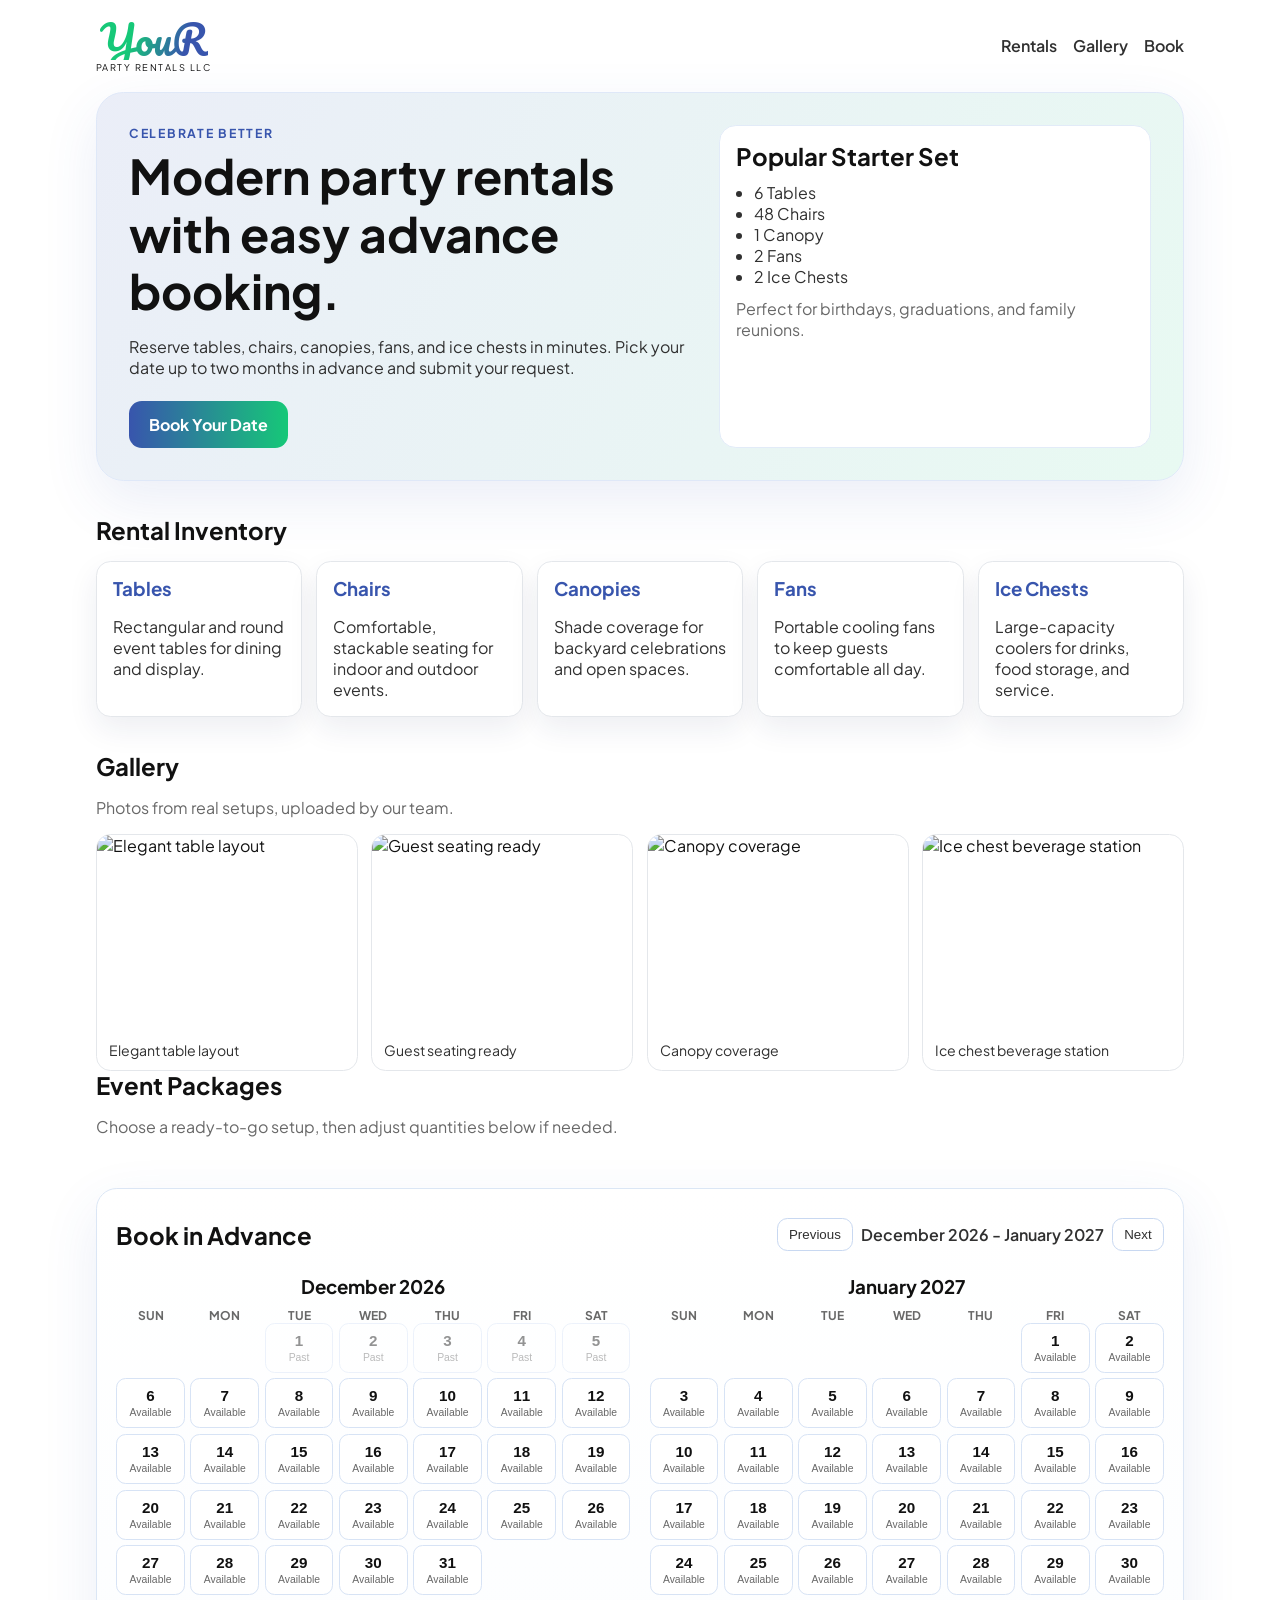
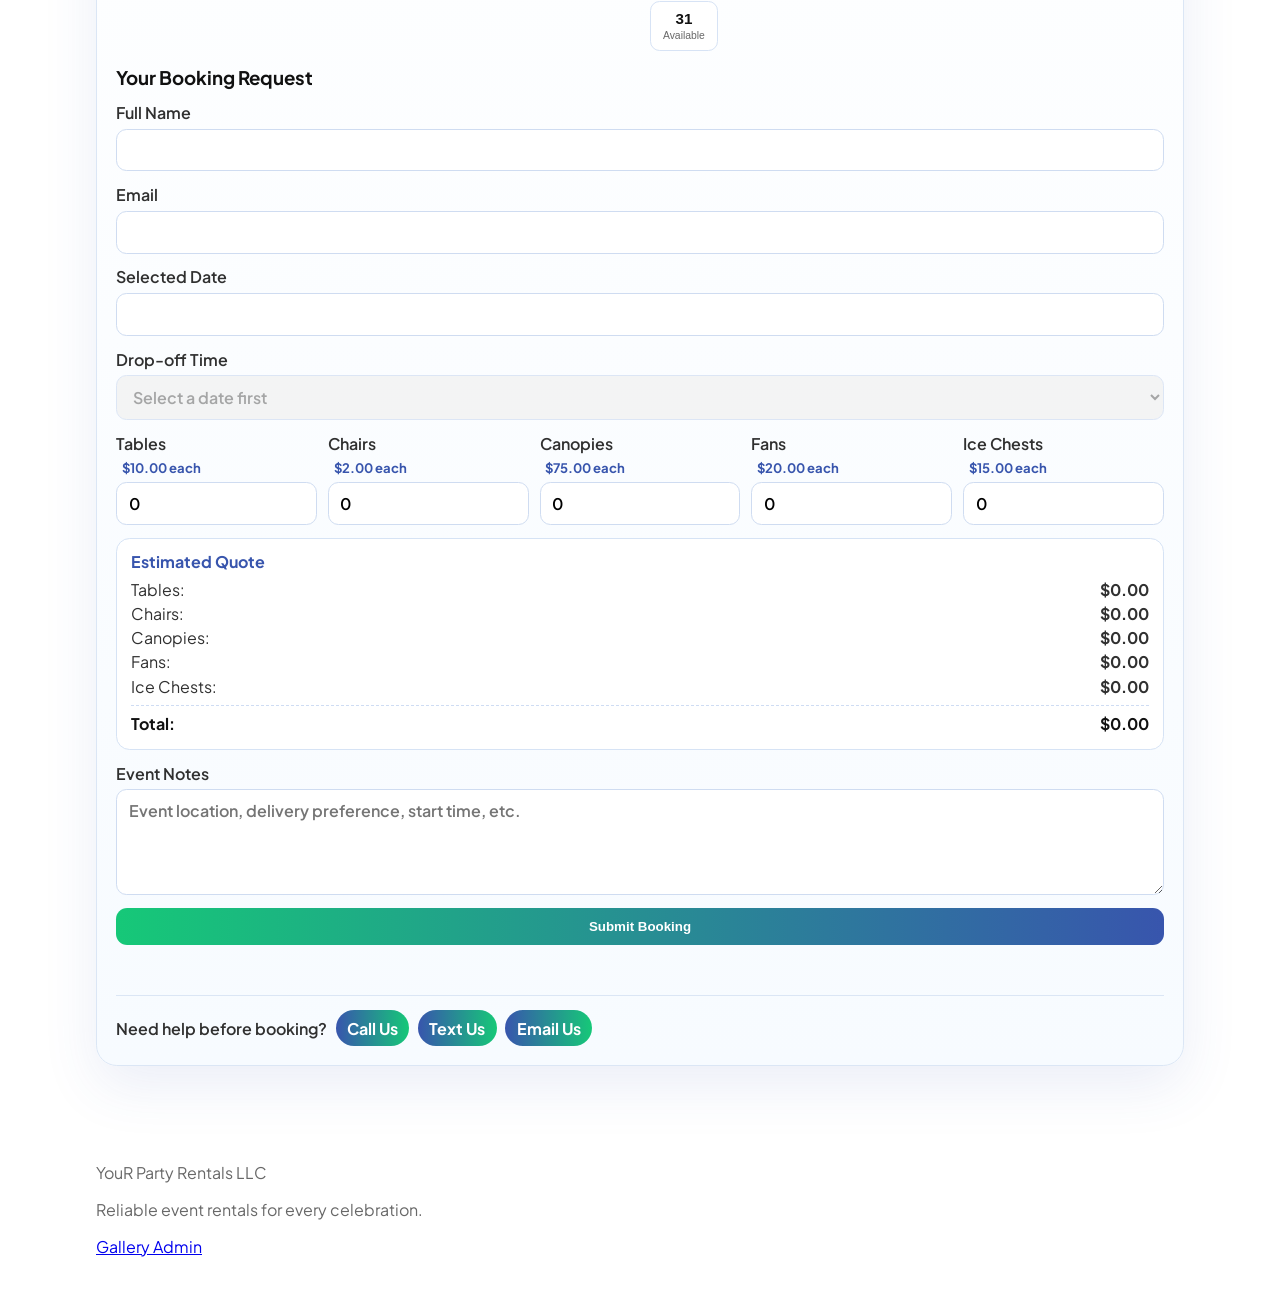
==== commit 8a5b13b0: "Build YouR Party Rentals booking website" ====
--- a/index.html
+++ b/index.html
@@ -3,968 +3,200 @@
   <head>
     <meta charset="UTF-8" />
     <meta name="viewport" content="width=device-width, initial-scale=1.0" />
-    <title>Your Party Rentals</title>
-    <style>
-      :root {
-        color-scheme: light;
-        font-family: Arial, sans-serif;
-        --bg: #f8fafc;
-        --surface: #ffffff;
-        --surface-alt: #eff6ff;
-        --text: #0f172a;
-        --muted: #475569;
-        --primary: #2563eb;
-        --primary-dark: #1d4ed8;
-        --accent: #f59e0b;
-        --border: #dbe4f0;
-        --shadow: 0 18px 45px rgba(15, 23, 42, 0.08);
-        --radius: 22px;
-      }
-
-      * {
-        box-sizing: border-box;
-      }
-
-      html {
-        scroll-behavior: smooth;
-      }
-
-      body {
-        margin: 0;
-        background: linear-gradient(180deg, #eff6ff 0%, var(--bg) 26%, #ffffff 100%);
-        color: var(--text);
-      }
-
-      a {
-        color: inherit;
-      }
-
-      .container {
-        width: min(1180px, calc(100% - 32px));
-        margin: 0 auto;
-      }
-
-      .site-header {
-        position: sticky;
-        top: 0;
-        z-index: 10;
-        backdrop-filter: blur(12px);
-        background: rgba(248, 250, 252, 0.88);
-        border-bottom: 1px solid rgba(219, 228, 240, 0.9);
-      }
-
-      .nav {
-        display: flex;
-        align-items: center;
-        justify-content: space-between;
-        gap: 16px;
-        padding: 16px 0;
-      }
-
-      .brand {
-        display: flex;
-        flex-direction: column;
-        gap: 4px;
-      }
-
-      .brand strong {
-        font-size: 1.1rem;
-      }
-
-      .brand span,
-      .section-intro p,
-      .eyebrow,
-      .meta,
-      .testimonial-role,
-      .booking-note,
-      .summary,
-      .helper-text {
-        color: var(--muted);
-      }
-
-      .nav-links,
-      .nav-actions,
-      .hero-actions,
-      .contact-actions {
-        display: flex;
-        flex-wrap: wrap;
-        gap: 12px;
-        align-items: center;
-      }
-
-      .nav-links a {
-        text-decoration: none;
-        font-weight: 600;
-        color: #334155;
-      }
-
-      .nav-links a:hover {
-        color: var(--primary);
-      }
-
-      .btn,
-      button,
-      .button-link {
-        border: none;
-        border-radius: 999px;
-        padding: 12px 18px;
-        font: inherit;
-        font-weight: 700;
-        text-decoration: none;
-        cursor: pointer;
-        display: inline-flex;
-        align-items: center;
-        justify-content: center;
-        gap: 8px;
-      }
-
-      .btn-primary,
-      button {
-        background: var(--primary);
-        color: #fff;
-        box-shadow: 0 10px 24px rgba(37, 99, 235, 0.24);
-      }
-
-      .btn-primary:hover,
-      button:hover {
-        background: var(--primary-dark);
-      }
-
-      .btn-secondary {
-        background: #fff;
-        color: var(--text);
-        border: 1px solid var(--border);
-      }
-
-      .btn-secondary:hover {
-        border-color: #bfdbfe;
-        color: var(--primary);
-      }
-
-      .hero {
-        padding: 56px 0 32px;
-      }
-
-      .hero-grid {
-        display: grid;
-        grid-template-columns: 1.25fr 0.95fr;
-        gap: 28px;
-        align-items: stretch;
-      }
-
-      .hero-panel,
-      .card,
-      .booking-shell,
-      .cta-banner {
-        background: rgba(255, 255, 255, 0.94);
-        border: 1px solid rgba(219, 228, 240, 0.92);
-        border-radius: var(--radius);
-        box-shadow: var(--shadow);
-      }
-
-      .hero-panel {
-        padding: 32px;
-      }
-
-      .eyebrow {
-        display: inline-flex;
-        align-items: center;
-        gap: 8px;
-        font-size: 0.88rem;
-        font-weight: 700;
-        letter-spacing: 0.03em;
-        text-transform: uppercase;
-      }
-
-      h1,
-      h2,
-      h3 {
-        margin-top: 0;
-      }
-
-      h1 {
-        font-size: clamp(2.4rem, 6vw, 4.4rem);
-        line-height: 1.02;
-        margin: 16px 0;
-      }
-
-      .hero-copy {
-        font-size: 1.08rem;
-        line-height: 1.7;
-        color: #334155;
-        max-width: 58ch;
-      }
-
-      .hero-points,
-      .steps-list,
-      .service-area-list,
-      .card-list,
-      .summary-list {
-        list-style: none;
-        padding: 0;
-        margin: 0;
-      }
-
-      .hero-points {
-        display: grid;
-        grid-template-columns: repeat(2, minmax(0, 1fr));
-        gap: 12px;
-        margin-top: 24px;
-      }
-
-      .hero-points li,
-      .summary-list li {
-        padding: 14px 16px;
-        border-radius: 16px;
-        background: #f8fafc;
-        border: 1px solid #e2e8f0;
-        font-weight: 600;
-      }
-
-      .hero-aside {
-        display: grid;
-        gap: 18px;
-      }
-
-      .contact-card {
-        padding: 28px;
-        background: linear-gradient(160deg, #0f172a, #1e3a8a);
-        color: #fff;
-      }
-
-      .contact-card p,
-      .contact-card .helper-text {
-        color: rgba(255, 255, 255, 0.8);
-      }
-
-      .contact-card .btn-secondary {
-        background: rgba(255, 255, 255, 0.12);
-        color: #fff;
-        border-color: rgba(255, 255, 255, 0.18);
-      }
-
-      .mini-grid,
-      .highlights-grid,
-      .catalog-grid,
-      .gallery-grid,
-      .trust-grid,
-      .steps-grid,
-      .service-grid,
-      .testimonial-grid,
-      .info-grid,
-      .summary-grid {
-        display: grid;
-        gap: 18px;
-      }
-
-      .mini-grid,
-      .highlights-grid,
-      .trust-grid,
-      .info-grid,
-      .summary-grid {
-        grid-template-columns: repeat(auto-fit, minmax(180px, 1fr));
-      }
-
-      .catalog-grid,
-      .gallery-grid,
-      .steps-grid,
-      .service-grid,
-      .testimonial-grid {
-        grid-template-columns: repeat(auto-fit, minmax(220px, 1fr));
-      }
-
-      .stat,
-      .card,
-      .gallery-item,
-      .testimonial,
-      .step-card,
-      .service-card,
-      .info-card {
-        padding: 22px;
-      }
-
-      .stat {
-        background: rgba(255, 255, 255, 0.86);
-        border: 1px solid rgba(219, 228, 240, 0.92);
-        border-radius: 18px;
-      }
-
-      .stat strong {
-        display: block;
-        font-size: 1.8rem;
-        margin-bottom: 8px;
-      }
-
-      section {
-        padding: 32px 0;
-      }
-
-      .section-header {
-        display: flex;
-        justify-content: space-between;
-        gap: 16px;
-        align-items: end;
-        margin-bottom: 22px;
-      }
-
-      .section-header h2 {
-        font-size: clamp(1.8rem, 4vw, 2.6rem);
-        margin-bottom: 10px;
-      }
-
-      .card,
-      .gallery-item,
-      .testimonial,
-      .step-card,
-      .service-card,
-      .info-card,
-      .booking-shell,
-      .cta-banner {
-        background: var(--surface);
-        border: 1px solid var(--border);
-        border-radius: var(--radius);
-        box-shadow: var(--shadow);
-      }
-
-      .catalog-card {
-        display: flex;
-        flex-direction: column;
-        gap: 16px;
-      }
-
-      .price-row {
-        display: flex;
-        justify-content: space-between;
-        align-items: end;
-        gap: 12px;
-      }
-
-      .price {
-        font-size: 2rem;
-        font-weight: 800;
-        color: var(--primary);
-      }
-
-      .tag,
-      .category-pill {
-        display: inline-flex;
-        align-items: center;
-        gap: 6px;
-        border-radius: 999px;
-        padding: 6px 12px;
-        font-size: 0.8rem;
-        font-weight: 700;
-      }
-
-      .tag {
-        background: #dbeafe;
-        color: #1d4ed8;
-      }
-
-      .category-pill {
-        background: rgba(15, 23, 42, 0.76);
-        color: #fff;
-      }
-
-      .gallery-item {
-        padding: 0;
-        overflow: hidden;
-      }
-
-      .gallery-image {
-        position: relative;
-        min-height: 220px;
-      }
-
-      .gallery-image img {
-        width: 100%;
-        height: 100%;
-        min-height: 220px;
-        object-fit: cover;
-        display: block;
-      }
-
-      .gallery-image .category-pill {
-        position: absolute;
-        top: 16px;
-        left: 16px;
-      }
-
-      .gallery-copy {
-        padding: 20px;
-      }
-
-      .service-area-list,
-      .card-list {
-        display: grid;
-        gap: 10px;
-        margin-top: 16px;
-      }
-
-      .service-area-list li,
-      .card-list li,
-      .steps-list li {
-        position: relative;
-        padding-left: 18px;
-      }
-
-      .service-area-list li::before,
-      .card-list li::before,
-      .steps-list li::before {
-        content: "•";
-        position: absolute;
-        left: 0;
-        color: var(--primary);
-        font-weight: 900;
-      }
-
-      .testimonial blockquote {
-        margin: 0 0 18px;
-        font-size: 1rem;
-        line-height: 1.7;
-        color: #1e293b;
-      }
-
-      .booking-shell {
-        padding: 28px;
-      }
-
-      .booking-grid {
-        display: grid;
-        grid-template-columns: 1fr 0.9fr;
-        gap: 22px;
-      }
-
-      .form-grid {
-        display: grid;
-        grid-template-columns: repeat(2, minmax(0, 1fr));
-        gap: 16px;
-      }
-
-      .field,
-      .input-group {
-        display: grid;
-        gap: 8px;
-      }
-
-      .field.full {
-        grid-column: 1 / -1;
-      }
-
-      label {
-        font-weight: 700;
-      }
-
-      input[type="number"],
-      input[type="text"],
-      input[type="email"] {
-        width: 100%;
-        border: 1px solid #cbd5e1;
-        border-radius: 14px;
-        padding: 12px 14px;
-        font: inherit;
-        background: #fff;
-      }
-
-      input:focus {
-        outline: 2px solid rgba(37, 99, 235, 0.18);
-        border-color: var(--primary);
-      }
-
-      .cta-banner {
-        padding: 26px 28px;
-        background: linear-gradient(140deg, #eff6ff, #ffffff);
-      }
-
-      .footer {
-        padding: 32px 0 48px;
-        color: var(--muted);
-      }
-
-      @media (max-width: 900px) {
-        .nav {
-          flex-direction: column;
-          align-items: flex-start;
-        }
-
-        .hero-grid,
-        .booking-grid,
-        .form-grid {
-          grid-template-columns: 1fr;
-        }
-
-        .hero-points {
-          grid-template-columns: 1fr;
-        }
-      }
-
-      @media (max-width: 640px) {
-        .container {
-          width: min(100% - 24px, 1180px);
-        }
-
-        .hero-panel,
-        .booking-shell,
-        .contact-card,
-        .stat,
-        .card,
-        .gallery-copy,
-        .testimonial,
-        .step-card,
-        .service-card,
-        .info-card,
-        .cta-banner {
-          padding: 20px;
-        }
-
-        .section-header {
-          flex-direction: column;
-          align-items: flex-start;
-        }
-      }
-    </style>
+    <title>YouR Party Rentals LLC</title>
+    <meta
+      name="description"
+      content="Book tables, chairs, canopies, fans, and ice chests with a modern two-month advance booking calendar."
+    />
+    <link rel="preconnect" href="https://fonts.googleapis.com" />
+    <link rel="preconnect" href="https://fonts.gstatic.com" crossorigin />
+    <link
+      href="https://fonts.googleapis.com/css2?family=Pacifico&family=Plus+Jakarta+Sans:wght@400;500;600;700;800&display=swap"
+      rel="stylesheet"
+    />
+    <link rel="stylesheet" href="styles.css" />
+    <script src="config.js"></script>
   </head>
   <body>
+    <div class="bg-orb orb-a"></div>
+    <div class="bg-orb orb-b"></div>
+
     <header class="site-header">
-      <div class="container nav">
-        <div class="brand">
-          <strong>Your Party Rentals</strong>
-          <span>Tables, chairs, canopies, fans, and coolers for standout events.</span>
-        </div>
-        <nav class="nav-links" aria-label="Primary navigation">
-          <a href="#inventory">Inventory</a>
-          <a href="#showcase">Showcase</a>
-          <a href="#service">Service</a>
-          <a href="#reviews">Reviews</a>
-          <a href="#book">Book</a>
-        </nav>
-        <div class="nav-actions">
-          <a class="btn btn-secondary" href="/admin.html">Admin</a>
-          <a class="btn btn-primary" href="#book">Get a quote</a>
+      <div class="brand-wrap">
+        <img
+          src="assets/yourr-logo.png"
+          alt="YouR Party Rentals LLC Logo"
+          class="brand-logo"
+          onerror="this.style.display='none'; document.getElementById('logo-fallback').style.display='grid';"
+        />
+        <div id="logo-fallback" class="logo-fallback" aria-label="YouR Party Rentals LLC">
+          <span class="wordmark">YouR</span>
+          <small>PARTY RENTALS LLC</small>
         </div>
       </div>
+      <nav class="site-nav">
+        <a href="#rentals">Rentals</a>
+        <a href="#gallery">Gallery</a>
+        <a href="#book">Book</a>
+      </nav>
     </header>
 
     <main>
-      <section class="hero">
-        <div class="container hero-grid">
-          <div class="hero-panel">
-            <span class="eyebrow">Reliable setups for parties, weddings, and community events</span>
-            <h1>Make event planning easier with polished rentals and clear next steps.</h1>
-            <p class="hero-copy">
-              Your Party Rentals helps hosts quickly reserve the essentials, compare featured inventory,
-              and know exactly how booking, delivery, and payment work before the big day.
-            </p>
-            <div class="hero-actions">
-              <a class="btn btn-primary" href="#book">Start your booking</a>
-              <a class="btn btn-secondary" href="#inventory">Browse featured rentals</a>
-            </div>
-            <ul class="hero-points">
-              <li>Fast quote requests with itemized selections</li>
-              <li>Delivery-ready setups for backyard and venue events</li>
-              <li>Flexible add-ons for comfort, shade, and service flow</li>
-              <li>Simple payment guidance and responsive follow-up</li>
-            </ul>
+      <section class="hero reveal">
+        <div>
+          <p class="eyebrow">Celebrate Better</p>
+          <h1>Modern party rentals with easy advance booking.</h1>
+          <p class="hero-copy">
+            Reserve tables, chairs, canopies, fans, and ice chests in minutes.
+            Pick your date up to two months in advance and submit your request.
+          </p>
+          <a href="#book" class="cta-btn">Book Your Date</a>
+        </div>
+        <aside class="hero-card">
+          <h2>Popular Starter Set</h2>
+          <ul>
+            <li>6 Tables</li>
+            <li>48 Chairs</li>
+            <li>1 Canopy</li>
+            <li>2 Fans</li>
+            <li>2 Ice Chests</li>
+          </ul>
+          <p>Perfect for birthdays, graduations, and family reunions.</p>
+        </aside>
+      </section>
+
+      <section id="rentals" class="rentals reveal stagger-parent">
+        <h2>Rental Inventory</h2>
+        <div id="rental-inventory-grid" class="card-grid"></div>
+      </section>
+
+      <section id="gallery" class="gallery reveal">
+        <h2>Gallery</h2>
+        <p>Photos from real setups, uploaded by our team.</p>
+        <div id="gallery-grid" class="gallery-grid"></div>
+      </section>
+
+      <section id="packages" class="packages reveal">
+        <h2>Event Packages</h2>
+        <p>Choose a ready-to-go setup, then adjust quantities below if needed.</p>
+        <div id="package-grid" class="package-grid"></div>
+      </section>
+
+      <section id="book" class="booking reveal">
+        <div class="booking-head">
+          <h2>Book in Advance</h2>
+          <div class="calendar-controls">
+            <button id="prev-month" type="button" aria-label="Previous month">
+              Previous
+            </button>
+            <p id="month-range-label" aria-live="polite"></p>
+            <button id="next-month" type="button" aria-label="Next month">
+              Next
+            </button>
           </div>
-          <div class="hero-aside">
-            <aside class="contact-card hero-panel">
-              <span class="eyebrow">Need help choosing?</span>
-              <h2>Talk through your setup before you book.</h2>
-              <p>
-                Share your guest count, event type, and location to get guidance on quantities,
-                timing, and best-fit bundles.
-              </p>
-              <div class="contact-actions">
-                <a class="btn btn-primary" href="#book">Request availability</a>
-                <a class="btn btn-secondary" href="#payment">Payment details</a>
-              </div>
-              <p class="helper-text">Typical response: same day for new quote requests.</p>
-            </aside>
-            <div class="mini-grid">
-              <div class="stat">
-                <strong>5 core categories</strong>
-                <span>Everything from tables to cooling add-ons in one place.</span>
-              </div>
-              <div class="stat">
-                <strong>3 easy steps</strong>
-                <span>Browse, confirm availability, and lock in your event date.</span>
-              </div>
-            </div>
+        </div>
+
+        <div id="two-month-calendar" class="two-month-calendar"></div>
+
+        <form id="booking-form" class="booking-form" novalidate>
+          <h3>Your Booking Request</h3>
+
+          <label>
+            Full Name
+            <input type="text" name="fullName" required />
+          </label>
+
+          <label>
+            Email
+            <input type="email" name="email" required />
+          </label>
+
+          <label>
+            Selected Date
+            <input type="text" id="selected-date" name="selectedDate" readonly required />
+          </label>
+
+          <label id="time-slot-field" class="time-slot-field" hidden>
+            Drop-off Time
+            <select id="time-slot" name="selectedTime" required disabled>
+              <option value="">Select a date first</option>
+            </select>
+          </label>
+
+          <div class="quantity-grid">
+            <label>
+              Tables <span class="price-tag" data-price-for="tables">$10 each</span>
+              <input type="number" name="tables" min="0" value="0" />
+            </label>
+            <label>
+              Chairs <span class="price-tag" data-price-for="chairs">$2 each</span>
+              <input type="number" name="chairs" min="0" value="0" />
+            </label>
+            <label>
+              Canopies <span class="price-tag" data-price-for="canopies">$75 each</span>
+              <input type="number" name="canopies" min="0" value="0" />
+            </label>
+            <label>
+              Fans <span class="price-tag" data-price-for="fans">$20 each</span>
+              <input type="number" name="fans" min="0" value="0" />
+            </label>
+            <label>
+              Ice Chests <span class="price-tag" data-price-for="iceChests">$15 each</span>
+              <input type="number" name="iceChests" min="0" value="0" />
+            </label>
           </div>
-        </div>
-      </section>
-
-      <section>
-        <div class="container">
-          <div class="section-header">
-            <div class="section-intro">
-              <span class="eyebrow">Service highlights</span>
-              <h2>A rental partner built around smoother event prep.</h2>
-              <p>Clear communication, practical inventory, and visual browsing make planning less stressful.</p>
-            </div>
-          </div>
-          <div class="highlights-grid">
-            <article class="info-card">
-              <h3>Complete event essentials</h3>
-              <p>Reserve seating, surfaces, shade, and cooling items without juggling multiple vendors.</p>
-            </article>
-            <article class="info-card">
-              <h3>Transparent starting prices</h3>
-              <p>Featured pricing cards help customers budget before sending a quote request.</p>
-            </article>
-            <article class="info-card">
-              <h3>Guided booking flow</h3>
-              <p>Every section points customers toward what to browse, what to submit, and what happens next.</p>
-            </article>
-            <article class="info-card">
-              <h3>Professional presentation</h3>
-              <p>Stronger showcase sections help the site feel like a modern local business, not just a form.</p>
-            </article>
-          </div>
-        </div>
-      </section>
-
-      <section id="inventory">
-        <div class="container">
-          <div class="section-header">
-            <div class="section-intro">
-              <span class="eyebrow">Featured inventory</span>
-              <h2>Popular rentals with simple starting prices.</h2>
-              <p>Use these cards to estimate your setup, then send your exact quantities in the booking form below.</p>
-            </div>
-            <a class="btn btn-secondary" href="#book">Build your request</a>
-          </div>
-          <div class="catalog-grid">
-            <article class="card catalog-card">
-              <span class="tag">Most booked</span>
-              <h3>Event tables</h3>
-              <p>Great for dining layouts, gift tables, food service stations, and prep areas.</p>
-              <div class="price-row">
-                <div>
-                  <div class="price">Starting at $12</div>
-                  <div class="meta">per table</div>
-                </div>
-              </div>
-              <ul class="card-list">
-                <li>Flexible for birthdays, showers, and vendor booths</li>
-                <li>Easy to pair with chair and canopy packages</li>
-              </ul>
-            </article>
-            <article class="card catalog-card">
-              <span class="tag">Guest seating</span>
-              <h3>Comfortable chairs</h3>
-              <p>Dependable seating options for ceremonies, receptions, family parties, and school events.</p>
-              <div class="price-row">
-                <div>
-                  <div class="price">Starting at $2</div>
-                  <div class="meta">per chair</div>
-                </div>
-              </div>
-              <ul class="card-list">
-                <li>Ideal for supplementing venue furniture</li>
-                <li>Easy to scale for larger guest counts</li>
-              </ul>
-            </article>
-            <article class="card catalog-card">
-              <span class="tag">Outdoor comfort</span>
-              <h3>Canopy coverage</h3>
-              <p>Create shaded gathering space for food lines, guest seating, and outdoor ceremonies.</p>
-              <div class="price-row">
-                <div>
-                  <div class="price">Starting at $85</div>
-                  <div class="meta">per canopy</div>
-                </div>
-              </div>
-              <ul class="card-list">
-                <li>Helpful for sunny backyards and open venues</li>
-                <li>Pairs well with fan and cooler add-ons</li>
-              </ul>
-            </article>
-            <article class="card catalog-card">
-              <span class="tag">Add-on bundle</span>
-              <h3>Fans & coolers</h3>
-              <p>Keep guests comfortable and drinks accessible during warm-weather celebrations.</p>
-              <div class="price-row">
-                <div>
-                  <div class="price">Starting at $18</div>
-                  <div class="meta">per item</div>
-                </div>
-              </div>
-              <ul class="card-list">
-                <li>Useful for dance floors, serving stations, and kid zones</li>
-                <li>Popular for summer parties and community events</li>
-              </ul>
-            </article>
-          </div>
-        </div>
-      </section>
-
-      <section id="showcase">
-        <div class="container">
-          <div class="section-header">
-            <div class="section-intro">
-              <span class="eyebrow">Visual showcase</span>
-              <h2>Browse event-ready setups by category.</h2>
-              <p>Stronger visuals and labels make it easier to imagine how each rental fits your event layout.</p>
-            </div>
-          </div>
-          <div class="gallery-grid">
-            <article class="gallery-item">
-              <div class="gallery-image">
-                <span class="category-pill">Tables</span>
-                <img src="data:image/svg+xml;utf8,%3Csvg%20xmlns%3D%27http%3A//www.w3.org/2000/svg%27%20viewBox%3D%270%200%20900%20600%27%3E%3Crect%20width%3D%27900%27%20height%3D%27600%27%20fill%3D%27%23e2e8f0%27/%3E%3Crect%20x%3D%2790%27%20y%3D%27390%27%20width%3D%27720%27%20height%3D%2744%27%20rx%3D%2712%27%20fill%3D%27%23475569%27/%3E%3Crect%20x%3D%27170%27%20y%3D%27220%27%20width%3D%27560%27%20height%3D%27160%27%20rx%3D%2728%27%20fill%3D%27%2394a3b8%27/%3E%3Ctext%20x%3D%27450%27%20y%3D%27320%27%20text-anchor%3D%27middle%27%20font-family%3D%27Arial%2C%20sans-serif%27%20font-size%3D%2756%27%20fill%3D%27%230f172a%27%3EEvent%20Tables%3C/text%3E%3C/svg%3E" alt="Event tables arranged for a celebration" />
-              </div>
-              <div class="gallery-copy">
-                <h3>Event tables</h3>
-                <p>Use durable surfaces for dining, gifts, dessert displays, and guest check-in stations.</p>
-              </div>
-            </article>
-            <article class="gallery-item">
-              <div class="gallery-image">
-                <span class="category-pill">Chairs</span>
-                <img src="data:image/svg+xml;utf8,%3Csvg%20xmlns%3D%27http%3A//www.w3.org/2000/svg%27%20viewBox%3D%270%200%20900%20600%27%3E%3Crect%20width%3D%27900%27%20height%3D%27600%27%20fill%3D%27%23dbeafe%27/%3E%3Crect%20x%3D%27180%27%20y%3D%27180%27%20width%3D%27160%27%20height%3D%27180%27%20rx%3D%2724%27%20fill%3D%27%2360a5fa%27/%3E%3Crect%20x%3D%27205%27%20y%3D%27120%27%20width%3D%27110%27%20height%3D%27100%27%20rx%3D%2718%27%20fill%3D%27%231d4ed8%27/%3E%3Crect%20x%3D%27240%27%20y%3D%27360%27%20width%3D%2718%27%20height%3D%27120%27%20fill%3D%27%231e3a8a%27/%3E%3Crect%20x%3D%27285%27%20y%3D%27360%27%20width%3D%2718%27%20height%3D%27120%27%20fill%3D%27%231e3a8a%27/%3E%3Crect%20x%3D%27560%27%20y%3D%27180%27%20width%3D%27160%27%20height%3D%27180%27%20rx%3D%2724%27%20fill%3D%27%2360a5fa%27/%3E%3Crect%20x%3D%27585%27%20y%3D%27120%27%20width%3D%27110%27%20height%3D%27100%27%20rx%3D%2718%27%20fill%3D%27%231d4ed8%27/%3E%3Crect%20x%3D%27620%27%20y%3D%27360%27%20width%3D%2718%27%20height%3D%27120%27%20fill%3D%27%231e3a8a%27/%3E%3Crect%20x%3D%27665%27%20y%3D%27360%27%20width%3D%2718%27%20height%3D%27120%27%20fill%3D%27%231e3a8a%27/%3E%3Ctext%20x%3D%27450%27%20y%3D%27540%27%20text-anchor%3D%27middle%27%20font-family%3D%27Arial%2C%20sans-serif%27%20font-size%3D%2752%27%20fill%3D%27%231e3a8a%27%3EComfortable%20Chairs%3C/text%3E%3C/svg%3E" alt="Rows of chairs ready for guests" />
-              </div>
-              <div class="gallery-copy">
-                <h3>Comfortable chairs</h3>
-                <p>Seat family, friends, and community guests with consistent event-ready arrangements.</p>
-              </div>
-            </article>
-            <article class="gallery-item">
-              <div class="gallery-image">
-                <span class="category-pill">Canopies</span>
-                <img src="data:image/svg+xml;utf8,%3Csvg%20xmlns%3D%27http%3A//www.w3.org/2000/svg%27%20viewBox%3D%270%200%20900%20600%27%3E%3Crect%20width%3D%27900%27%20height%3D%27600%27%20fill%3D%27%23fef3c7%27/%3E%3Cpolygon%20points%3D%27450%2C110%20170%2C290%20730%2C290%27%20fill%3D%27%23f59e0b%27/%3E%3Crect%20x%3D%27230%27%20y%3D%27290%27%20width%3D%2722%27%20height%3D%27190%27%20fill%3D%27%2392400e%27/%3E%3Crect%20x%3D%27648%27%20y%3D%27290%27%20width%3D%2722%27%20height%3D%27190%27%20fill%3D%27%2392400e%27/%3E%3Crect%20x%3D%27300%27%20y%3D%27310%27%20width%3D%27300%27%20height%3D%27130%27%20rx%3D%2720%27%20fill%3D%27%23fde68a%27/%3E%3Ctext%20x%3D%27450%27%20y%3D%27535%27%20text-anchor%3D%27middle%27%20font-family%3D%27Arial%2C%20sans-serif%27%20font-size%3D%2754%27%20fill%3D%27%2392400e%27%3ECanopy%20Coverage%3C/text%3E%3C/svg%3E" alt="Canopy setup for shaded event space" />
-              </div>
-              <div class="gallery-copy">
-                <h3>Canopy coverage</h3>
-                <p>Keep seating and food stations comfortable with dedicated shade and weather protection.</p>
-              </div>
-            </article>
-            <article class="gallery-item">
-              <div class="gallery-image">
-                <span class="category-pill">Add-ons</span>
-                <img src="data:image/svg+xml;utf8,%3Csvg%20xmlns%3D%27http%3A//www.w3.org/2000/svg%27%20viewBox%3D%270%200%20900%20600%27%3E%3Crect%20width%3D%27900%27%20height%3D%27600%27%20fill%3D%27%23dcfce7%27/%3E%3Crect%20x%3D%27170%27%20y%3D%27190%27%20width%3D%27240%27%20height%3D%27200%27%20rx%3D%2728%27%20fill%3D%27%2322c55e%27/%3E%3Crect%20x%3D%27205%27%20y%3D%27230%27%20width%3D%27170%27%20height%3D%27120%27%20rx%3D%2716%27%20fill%3D%27%23bbf7d0%27/%3E%3Crect%20x%3D%27500%27%20y%3D%27170%27%20width%3D%2780%27%20height%3D%27240%27%20rx%3D%2724%27%20fill%3D%27%2316a34a%27/%3E%3Ccircle%20cx%3D%27540%27%20cy%3D%27155%27%20r%3D%2734%27%20fill%3D%27%2386efac%27/%3E%3Crect%20x%3D%27620%27%20y%3D%27210%27%20width%3D%27120%27%20height%3D%27160%27%20rx%3D%2724%27%20fill%3D%27%234ade80%27/%3E%3Ctext%20x%3D%27450%27%20y%3D%27535%27%20text-anchor%3D%27middle%27%20font-family%3D%27Arial%2C%20sans-serif%27%20font-size%3D%2754%27%20fill%3D%27%23166534%27%3EParty%20Essentials%3C/text%3E%3C/svg%3E" alt="Fans and coolers staged as event add-ons" />
-              </div>
-              <div class="gallery-copy">
-                <h3>Party essentials</h3>
-                <p>Add cooling and beverage support so guests stay refreshed throughout the event.</p>
-              </div>
-            </article>
-          </div>
-        </div>
-      </section>
-
-      <section id="service">
-        <div class="container trust-grid">
-          <article class="service-card">
-            <span class="eyebrow">Service areas</span>
-            <h2>Serving local events with practical delivery support.</h2>
-            <p>Ideal for backyard celebrations, church functions, school events, and community gatherings.</p>
-            <ul class="service-area-list">
-              <li>Neighborhood parties and family reunions</li>
-              <li>Wedding receptions and showers</li>
-              <li>Corporate and nonprofit gatherings</li>
-              <li>Seasonal events, pop-ups, and festivals</li>
-            </ul>
-          </article>
-          <article class="service-card" id="payment">
-            <span class="eyebrow">Contact & payment</span>
-            <h2>Know what to do after you submit your request.</h2>
-            <ul class="card-list">
-              <li>Send your quantities and event details through the booking form</li>
-              <li>Review your confirmation email and availability follow-up</li>
-              <li>Use the shared payment instructions to confirm your reservation</li>
-              <li>Expect clear pickup, delivery, or setup timing before your event day</li>
-            </ul>
-          </article>
-        </div>
-      </section>
-
-      <section id="reviews">
-        <div class="container">
-          <div class="section-header">
-            <div class="section-intro">
-              <span class="eyebrow">Testimonials</span>
-              <h2>Why customers feel confident booking.</h2>
-              <p>Simple, trust-building social proof helps new customers understand the experience.</p>
-            </div>
-          </div>
-          <div class="testimonial-grid">
-            <article class="testimonial">
-              <blockquote>
-                “The setup made our backyard party feel organized right away. We knew what was included and what to do next.”
-              </blockquote>
-              <strong>Maria G.</strong>
-              <div class="testimonial-role">Birthday celebration host</div>
-            </article>
-            <article class="testimonial">
-              <blockquote>
-                “The booking process was straightforward, and the add-ons made a huge difference for guest comfort during a hot afternoon.”
-              </blockquote>
-              <strong>Andre T.</strong>
-              <div class="testimonial-role">Family reunion organizer</div>
-            </article>
-            <article class="testimonial">
-              <blockquote>
-                “We appreciated the quick follow-up, clear pricing starting points, and the polished presentation of the rental options.”
-              </blockquote>
-              <strong>Keisha P.</strong>
-              <div class="testimonial-role">Community event coordinator</div>
-            </article>
-          </div>
-        </div>
-      </section>
-
-      <section>
-        <div class="container">
-          <div class="section-header">
-            <div class="section-intro">
-              <span class="eyebrow">Booking steps</span>
-              <h2>Three steps from browsing to event day.</h2>
-              <p>Clear guidance reduces back-and-forth and helps customers move forward with confidence.</p>
-            </div>
-          </div>
-          <div class="steps-grid">
-            <article class="step-card">
-              <span class="tag">Step 1</span>
-              <h3>Browse featured rentals</h3>
-              <p>Review inventory cards, pricing starters, and showcase images to outline your setup needs.</p>
-            </article>
-            <article class="step-card">
-              <span class="tag">Step 2</span>
-              <h3>Send your booking request</h3>
-              <p>Share your contact details and exact quantities so availability can be confirmed.</p>
-            </article>
-            <article class="step-card">
-              <span class="tag">Step 3</span>
-              <h3>Confirm payment and logistics</h3>
-              <p>Receive next-step guidance for payment, delivery timing, and final event coordination.</p>
-            </article>
-          </div>
-        </div>
-      </section>
-
-      <section id="book">
-        <div class="container booking-shell">
-          <div class="section-header">
-            <div class="section-intro">
-              <span class="eyebrow">Book your event</span>
-              <h2>Request availability and tell us what you need.</h2>
-              <p>Choose at least one rental item and we will follow up with confirmation details.</p>
-            </div>
-          </div>
-          <div class="booking-grid">
-            <form id="booking-form">
-              <div class="form-grid">
-                <div class="field full">
-                  <label for="clientName">Client name</label>
-                  <input id="clientName" name="clientName" type="text" required />
-                </div>
-                <div class="field full">
-                  <label for="clientEmail">Client email</label>
-                  <input id="clientEmail" name="clientEmail" type="email" required />
-                </div>
-                <div class="field">
-                  <label for="tables">Tables</label>
-                  <input id="tables" name="tables" type="number" min="0" value="0" />
-                </div>
-                <div class="field">
-                  <label for="chairs">Chairs</label>
-                  <input id="chairs" name="chairs" type="number" min="0" value="0" />
-                </div>
-                <div class="field">
-                  <label for="canopies">Canopies</label>
-                  <input id="canopies" name="canopies" type="number" min="0" value="0" />
-                </div>
-                <div class="field">
-                  <label for="fans">Fans</label>
-                  <input id="fans" name="fans" type="number" min="0" value="0" />
-                </div>
-                <div class="field full">
-                  <label for="coolers">Coolers</label>
-                  <input id="coolers" name="coolers" type="number" min="0" value="0" />
-                </div>
-              </div>
-              <div class="hero-actions" style="margin-top: 20px;">
-                <button type="submit">Request booking</button>
-              </div>
-            </form>
-            <aside class="card">
-              <span class="eyebrow">Booking guidance</span>
-              <h3>What happens after you submit?</h3>
-              <ul class="steps-list">
-                <li>We review your requested items and event size</li>
-                <li>We confirm availability and any recommended add-ons</li>
-                <li>We share payment instructions and timing details</li>
-              </ul>
-              <div class="cta-banner" style="margin-top: 18px;">
-                <strong>Tip:</strong>
-                <p class="booking-note">Use the quantity fields to request your exact guest setup, then watch for a follow-up message at your email address.</p>
-              </div>
-            </aside>
-          </div>
-          <section id="booking-summary" class="card" hidden style="margin-top: 22px;">
-            <h2>Booking confirmation</h2>
-            <div class="summary" id="summary-content"></div>
-          </section>
+
+          <aside class="quote-box" aria-live="polite">
+            <h4>Estimated Quote</h4>
+            <p>Tables: <strong id="quote-tables">$0.00</strong></p>
+            <p>Chairs: <strong id="quote-chairs">$0.00</strong></p>
+            <p>Canopies: <strong id="quote-canopies">$0.00</strong></p>
+            <p>Fans: <strong id="quote-fans">$0.00</strong></p>
+            <p>Ice Chests: <strong id="quote-iceChests">$0.00</strong></p>
+            <p class="quote-total">Total: <strong id="quote-total">$0.00</strong></p>
+          </aside>
+
+          <label>
+            Event Notes
+            <textarea
+              name="notes"
+              rows="4"
+              placeholder="Event location, delivery preference, start time, etc."
+            ></textarea>
+          </label>
+
+          <button class="submit-btn" type="submit">Submit Booking</button>
+          <p id="form-status" aria-live="polite"></p>
+        </form>
+
+        <section id="payment-panel" class="payment-panel" hidden aria-labelledby="payment-heading">
+          <p class="eyebrow">Next Step</p>
+          <h3 id="payment-heading">Secure Your Booking</h3>
+          <p>
+            Your booking request is ready. Continue to our secure payment page
+            to enter your credit card information. Card details are handled by
+            the payment provider and are never stored on this website.
+          </p>
+          <p class="payment-amount">Amount due: <strong id="payment-total">$0.00</strong></p>
+          <button id="pay-now-btn" class="submit-btn" type="button">Continue to Secure Payment</button>
+          <p id="payment-status" aria-live="polite"></p>
+        </section>
+
+        <div class="contact-strip">
+          <p>Need help before booking?</p>
+          <a id="contact-phone" href="tel:+10000000000">Call Us</a>
+          <a id="contact-text" href="sms:+10000000000">Text Us</a>
+          <a id="contact-email" href="mailto:bookings@example.com">Email Us</a>
         </div>
       </section>
     </main>
 
-    <footer class="footer">
-      <div class="container">
-        <strong>Your Party Rentals</strong>
-        <p>Polished rental essentials, visual planning help, and clear booking guidance for your next event.</p>
-      </div>
+    <footer>
+      <p>YouR Party Rentals LLC</p>
+      <p>Reliable event rentals for every celebration.</p>
+      <p><a href="admin-gallery.html">Gallery Admin</a></p>
     </footer>
 
-    <script>
-      const form = document.getElementById("booking-form");
-      const summary = document.getElementById("booking-summary");
-      const summaryContent = document.getElementById("summary-content");
-      const rentalItems = ["tables", "chairs", "canopies", "fans", "coolers"];
-
-      form.addEventListener("submit", (event) => {
-        event.preventDefault();
-
-        const formData = new FormData(form);
-        const clientName = formData.get("clientName");
-        const clientEmail = formData.get("clientEmail");
-        const selectedItems = rentalItems
-          .map((item) => {
-            const qty = Number(formData.get(item) || 0);
-            return { item, qty };
-          })
-          .filter((entry) => entry.qty > 0);
-
-        summary.hidden = false;
-        summaryContent.textContent = "";
-
-        if (!selectedItems.length) {
-          summaryContent.textContent = "Please choose at least one rental item to complete your booking.";
-          return;
-        }
-
-        const thankYou = document.createElement("p");
-        thankYou.textContent = `Thank you, ${clientName}.`;
-        summaryContent.appendChild(thankYou);
-
-        const confirmation = document.createElement("p");
-        confirmation.textContent = `We received your booking request at ${clientEmail}. Watch for availability, payment guidance, and event coordination details in our follow-up.`;
-        summaryContent.appendChild(confirmation);
-
-        const detailHeading = document.createElement("p");
-        detailHeading.textContent = "Requested items:";
-        summaryContent.appendChild(detailHeading);
-
-        const itemList = document.createElement("ul");
-        itemList.className = "summary-list";
-        selectedItems.forEach((entry) => {
-          const listItem = document.createElement("li");
-          listItem.textContent = `${entry.item[0].toUpperCase()}${entry.item.slice(1)}: ${entry.qty}`;
-          itemList.appendChild(listItem);
-        });
-        summaryContent.appendChild(itemList);
-      });
-    </script>
+    <script src="script.js"></script>
   </body>
 </html>
--- a/styles.css
+++ b/styles.css
@@ -0,0 +1,790 @@
+:root {
+  --brand-green: #16c878;
+  --brand-blue: #3855ad;
+  --ink-900: #111111;
+  --ink-700: #303030;
+  --ink-500: #686868;
+  --paper: #ffffff;
+  --card: #ffffff;
+  --line: #e4e7eb;
+  --shadow: 0 20px 55px rgba(56, 85, 173, 0.1);
+}
+
+* {
+  box-sizing: border-box;
+}
+
+html,
+body {
+  margin: 0;
+  padding: 0;
+  background: #ffffff;
+  color: var(--ink-900);
+  font-family: "Plus Jakarta Sans", "Segoe UI", sans-serif;
+}
+
+body {
+  position: relative;
+  overflow-x: hidden;
+}
+
+.bg-orb {
+  position: fixed;
+  width: 30rem;
+  height: 30rem;
+  border-radius: 999px;
+  filter: blur(70px);
+  z-index: -1;
+  opacity: 0.08;
+}
+
+.orb-a {
+  top: -10rem;
+  right: -10rem;
+  background: var(--brand-blue);
+}
+
+.orb-b {
+  bottom: -14rem;
+  left: -8rem;
+  background: var(--brand-green);
+}
+
+.site-header {
+  max-width: 1120px;
+  margin: 0 auto;
+  padding: 1.2rem 1rem;
+  display: flex;
+  align-items: center;
+  justify-content: space-between;
+  gap: 1rem;
+}
+
+.brand-wrap {
+  display: flex;
+  align-items: center;
+  gap: 0.9rem;
+}
+
+.brand-logo {
+  width: 132px;
+  height: auto;
+}
+
+.logo-fallback {
+  display: none;
+  place-items: center;
+  line-height: 1;
+}
+
+.wordmark {
+  font-family: "Pacifico", cursive;
+  font-size: 2.55rem;
+  letter-spacing: 0;
+  background: linear-gradient(105deg, var(--brand-green) 30%, var(--brand-blue) 78%);
+  -webkit-background-clip: text;
+  background-clip: text;
+  color: transparent;
+}
+
+.logo-fallback small {
+  margin-top: 0.2rem;
+  letter-spacing: 0.16em;
+  font-size: 0.58rem;
+  color: #111111;
+}
+
+.site-nav {
+  display: flex;
+  align-items: center;
+  gap: 1rem;
+}
+
+.site-nav a {
+  text-decoration: none;
+  font-weight: 600;
+  color: var(--ink-700);
+  transition: color 180ms ease;
+}
+
+.site-nav a:hover {
+  color: var(--brand-blue);
+}
+
+main {
+  max-width: 1120px;
+  margin: 0 auto;
+  padding: 0 1rem 4rem;
+}
+
+.hero {
+  background: linear-gradient(120deg, rgba(54, 85, 183, 0.1), rgba(30, 201, 127, 0.1));
+  border: 1px solid #dfe8f8;
+  border-radius: 1.7rem;
+  padding: 2rem;
+  display: grid;
+  grid-template-columns: 1.25fr 0.95fr;
+  gap: 1.4rem;
+  box-shadow: var(--shadow);
+}
+
+.eyebrow {
+  margin: 0;
+  text-transform: uppercase;
+  letter-spacing: 0.14em;
+  font-size: 0.77rem;
+  color: var(--brand-blue);
+  font-weight: 700;
+}
+
+h1,
+h2,
+h3 {
+  margin: 0;
+  line-height: 1.2;
+}
+
+h1 {
+  margin-top: 0.4rem;
+  font-size: clamp(1.8rem, 3.9vw, 3rem);
+}
+
+.hero-copy {
+  color: var(--ink-700);
+  max-width: 60ch;
+}
+
+.cta-btn {
+  display: inline-block;
+  margin-top: 0.45rem;
+  background: linear-gradient(90deg, var(--brand-blue), var(--brand-green));
+  color: #fff;
+  text-decoration: none;
+  font-weight: 700;
+  padding: 0.8rem 1.25rem;
+  border-radius: 0.8rem;
+  transition: transform 220ms ease;
+}
+
+.cta-btn:hover {
+  transform: translateY(-2px);
+}
+
+.hero-card {
+  background: #fff;
+  border-radius: 1.05rem;
+  border: 1px solid #e2ebf8;
+  padding: 1rem;
+}
+
+.hero-card ul {
+  margin: 0.7rem 0;
+  padding-left: 1.1rem;
+  color: var(--ink-700);
+}
+
+.hero-card p {
+  margin: 0;
+  color: var(--ink-500);
+}
+
+.rentals,
+.gallery,
+.booking {
+  margin-top: 2.2rem;
+}
+
+.card-grid {
+  margin-top: 1rem;
+  display: grid;
+  grid-template-columns: repeat(auto-fit, minmax(200px, 1fr));
+  gap: 0.9rem;
+}
+
+.item-card {
+  background: var(--card);
+  border: 1px solid var(--line);
+  border-radius: 0.9rem;
+  padding: 1rem;
+  box-shadow: 0 12px 30px rgba(20, 41, 93, 0.08);
+}
+
+.item-card h3 {
+  color: var(--brand-blue);
+}
+
+.item-card p {
+  margin-bottom: 0;
+  color: var(--ink-700);
+}
+
+.gallery p {
+  color: var(--ink-500);
+}
+
+.packages p {
+  color: var(--ink-500);
+}
+
+.package-grid {
+  margin-top: 0.9rem;
+  display: grid;
+  grid-template-columns: repeat(auto-fit, minmax(210px, 1fr));
+  gap: 0.9rem;
+}
+
+.package-card {
+  padding: 1rem;
+  border: 1px solid #b9caef;
+  border-radius: 0.9rem;
+  background: linear-gradient(135deg, #ffffff, #f4f7ff);
+}
+
+.package-card h3 {
+  margin-top: 0;
+  color: var(--brand-blue);
+}
+
+.package-card strong {
+  display: block;
+  margin: 0.7rem 0;
+  font-size: 1.15rem;
+}
+
+.package-card button,
+#add-package-btn,
+.remove-package-btn {
+  border: 1px solid #c8d8f1;
+  border-radius: 0.55rem;
+  background: #fff;
+  color: var(--brand-blue);
+  padding: 0.5rem 0.7rem;
+  cursor: pointer;
+  font-weight: 700;
+}
+
+.gallery-grid {
+  margin-top: 0.9rem;
+  display: grid;
+  grid-template-columns: repeat(4, 1fr);
+  gap: 0.85rem;
+}
+
+.gallery-grid figure {
+  margin: 0;
+  background: #fff;
+  border: 1px solid var(--line);
+  border-radius: 0.9rem;
+  overflow: hidden;
+}
+
+.gallery-grid img {
+  width: 100%;
+  aspect-ratio: 4 / 3;
+  object-fit: cover;
+  display: block;
+}
+
+.gallery-grid figcaption {
+  padding: 0.7rem 0.75rem;
+  font-size: 0.88rem;
+  color: var(--ink-700);
+}
+
+.gallery-grid figure button {
+  display: block;
+  width: calc(100% - 1.5rem);
+  margin: 0 0.75rem 0.75rem;
+  border: 1px solid #f1b7c4;
+  background: #fff5f7;
+  color: #b3273f;
+  padding: 0.4rem 0.6rem;
+  border-radius: 0.5rem;
+  cursor: pointer;
+  font-weight: 600;
+}
+
+.gallery-grid figure img {
+  cursor: zoom-in;
+}
+
+.gallery-grid figure .preview-btn {
+  border-color: #b9caef;
+  background: #f4f7ff;
+  color: var(--brand-blue);
+}
+
+.admin-settings {
+  margin-top: 1.4rem;
+  padding-top: 1.2rem;
+  border-top: 1px solid #dbe6f5;
+}
+
+.admin-settings h2 {
+  margin-bottom: 0.35rem;
+}
+
+.admin-settings h3 {
+  margin: 0.7rem 0 0;
+  color: var(--brand-blue);
+}
+
+.settings-note {
+  margin-top: 0;
+  color: var(--ink-500);
+}
+
+.inventory-editor,
+.package-editor {
+  display: grid;
+  gap: 0.7rem;
+}
+
+.inventory-row,
+.package-editor-row {
+  display: grid;
+  grid-template-columns: 0.8fr minmax(220px, 2fr) repeat(2, minmax(100px, 1fr));
+  align-items: end;
+  gap: 0.7rem;
+  padding: 0.8rem;
+  border: 1px solid var(--line);
+  border-radius: 0.7rem;
+  background: #fff;
+}
+
+.package-editor-row {
+  position: relative;
+  grid-template-columns: repeat(3, 1fr);
+}
+
+.package-editor-row legend {
+  color: var(--brand-blue);
+  font-weight: 700;
+}
+
+.package-editor-row .remove-package-btn {
+  justify-self: end;
+  color: #b3273f;
+}
+
+.package-quantities {
+  grid-column: 1 / -1;
+  display: grid;
+  grid-template-columns: repeat(5, 1fr);
+  gap: 0.5rem;
+}
+
+.package-quantities label,
+.inventory-row label,
+.package-editor-row label {
+  display: grid;
+  gap: 0.3rem;
+  color: var(--ink-700);
+  font-size: 0.85rem;
+  font-weight: 600;
+}
+
+.inventory-row input,
+.package-editor-row input {
+  width: 100%;
+}
+
+.preview-modal {
+  position: fixed;
+  inset: 0;
+  z-index: 10;
+  display: grid;
+  place-items: center;
+  padding: 1rem;
+  background: rgba(15, 23, 42, 0.72);
+}
+
+.preview-modal[hidden] {
+  display: none;
+}
+
+.preview-dialog {
+  width: min(760px, 100%);
+  max-height: calc(100vh - 2rem);
+  overflow: auto;
+  padding: 1rem;
+  background: #fff;
+  border-radius: 0.9rem;
+  box-shadow: 0 24px 70px rgba(15, 23, 42, 0.3);
+}
+
+.preview-dialog-head {
+  display: flex;
+  align-items: center;
+  justify-content: space-between;
+  gap: 1rem;
+}
+
+.preview-dialog-head h2 {
+  margin: 0;
+}
+
+.preview-dialog-head button {
+  border: 1px solid #c8d8f1;
+  border-radius: 0.55rem;
+  background: #fff;
+  color: var(--ink-700);
+  padding: 0.45rem 0.65rem;
+  cursor: pointer;
+}
+
+#preview-image {
+  display: block;
+  width: 100%;
+  max-height: 70vh;
+  margin-top: 0.9rem;
+  object-fit: contain;
+  background: #f3f6fb;
+}
+
+#preview-caption {
+  margin: 0.7rem 0 0;
+  color: var(--ink-700);
+}
+
+.booking {
+  background: linear-gradient(180deg, #ffffff, #f7fbff);
+  border: 1px solid #dbe6f5;
+  border-radius: 1.3rem;
+  padding: 1.2rem;
+  box-shadow: var(--shadow);
+}
+
+.booking-head {
+  display: flex;
+  justify-content: space-between;
+  align-items: center;
+  gap: 1rem;
+  flex-wrap: wrap;
+}
+
+.calendar-controls {
+  display: flex;
+  align-items: center;
+  gap: 0.5rem;
+}
+
+.calendar-controls button {
+  border: 1px solid #c8d8f1;
+  background: #fff;
+  color: var(--ink-700);
+  padding: 0.5rem 0.7rem;
+  border-radius: 0.65rem;
+  cursor: pointer;
+}
+
+#month-range-label {
+  min-width: 15rem;
+  text-align: center;
+  font-weight: 600;
+  color: var(--ink-700);
+}
+
+.two-month-calendar {
+  margin-top: 0.9rem;
+  display: grid;
+  grid-template-columns: repeat(2, 1fr);
+  gap: 1.2rem;
+}
+
+.month-grid h3 {
+  margin: 0 0 0.6rem;
+  text-align: center;
+  color: var(--ink-900);
+}
+
+.month-weekdays,
+.month-days {
+  display: grid;
+  grid-template-columns: repeat(7, 1fr);
+  gap: 0.35rem;
+}
+
+.month-weekdays span {
+  text-align: center;
+  font-size: 0.75rem;
+  font-weight: 700;
+  color: var(--ink-500);
+  text-transform: uppercase;
+}
+
+.day-btn {
+  border: 1px solid #d7e3f5;
+  background: #fff;
+  border-radius: 0.6rem;
+  padding: 0.5rem 0.3rem;
+  text-align: center;
+  cursor: pointer;
+  min-height: 3rem;
+  transition: border-color 180ms ease, transform 180ms ease, box-shadow 180ms ease;
+}
+
+.day-btn:hover:not(:disabled) {
+  transform: translateY(-2px);
+  border-color: #8fb4ef;
+}
+
+.day-btn:disabled {
+  cursor: not-allowed;
+  opacity: 0.45;
+}
+
+.day-btn.empty {
+  visibility: hidden;
+  cursor: default;
+}
+
+.day-btn strong {
+  color: var(--ink-900);
+  display: block;
+  font-size: 0.95rem;
+}
+
+.day-btn small {
+  color: var(--ink-500);
+  font-size: 0.65rem;
+}
+
+.day-btn.booked {
+  background: #f0fff7;
+  border-color: #94e2ba;
+}
+
+.day-btn.selected {
+  background: linear-gradient(135deg, rgba(54, 85, 183, 0.12), rgba(30, 201, 127, 0.14));
+  border-color: var(--brand-blue);
+  box-shadow: 0 0 0 3px rgba(54, 85, 183, 0.12);
+}
+
+.booking-form {
+  margin-top: 1rem;
+  display: grid;
+  gap: 0.8rem;
+}
+
+.booking-form label {
+  display: grid;
+  gap: 0.35rem;
+  font-weight: 600;
+  color: var(--ink-700);
+}
+
+.price-tag {
+  display: inline-block;
+  margin-left: 0.35rem;
+  color: var(--brand-blue);
+  font-size: 0.82rem;
+  font-weight: 700;
+}
+
+.booking-form input,
+.booking-form textarea,
+.booking-form select {
+  border: 1px solid #cfdcf1;
+  border-radius: 0.65rem;
+  padding: 0.62rem 0.72rem;
+  font: inherit;
+}
+
+.booking-form input:focus,
+.booking-form textarea:focus,
+.booking-form select:focus {
+  outline: 2px solid rgba(54, 85, 183, 0.34);
+  border-color: var(--brand-blue);
+}
+
+.quantity-grid {
+  display: grid;
+  grid-template-columns: repeat(auto-fit, minmax(135px, 1fr));
+  gap: 0.7rem;
+}
+
+.quote-box {
+  border: 1px solid #d6e3f5;
+  background: #fff;
+  border-radius: 0.85rem;
+  padding: 0.75rem 0.85rem;
+}
+
+.quote-box h4 {
+  margin: 0 0 0.45rem;
+  color: var(--brand-blue);
+}
+
+.quote-box p {
+  margin: 0.2rem 0;
+  color: var(--ink-700);
+  display: flex;
+  justify-content: space-between;
+  gap: 1rem;
+}
+
+.quote-total {
+  margin-top: 0.5rem !important;
+  padding-top: 0.45rem;
+  border-top: 1px dashed #cedcf3;
+  font-weight: 700;
+  color: var(--ink-900) !important;
+}
+
+.submit-btn {
+  border: none;
+  color: #fff;
+  background: linear-gradient(90deg, var(--brand-green), var(--brand-blue));
+  font-weight: 700;
+  border-radius: 0.7rem;
+  padding: 0.7rem 0.9rem;
+  cursor: pointer;
+}
+
+#form-status {
+  min-height: 1.3rem;
+  margin: 0;
+  color: var(--ink-700);
+}
+
+.payment-panel {
+  margin-top: 1rem;
+  padding: 1rem;
+  border: 1px solid #b9caef;
+  border-radius: 0.9rem;
+  background: linear-gradient(135deg, #f4f7ff, #f1fff8);
+}
+
+.payment-panel[hidden] {
+  display: none;
+}
+
+.payment-panel h3 {
+  margin: 0.15rem 0 0.45rem;
+  color: var(--brand-blue);
+}
+
+.payment-panel p {
+  color: var(--ink-700);
+}
+
+.payment-amount {
+  font-size: 1.05rem;
+}
+
+#payment-status {
+  min-height: 1.3rem;
+  margin-bottom: 0;
+}
+
+.contact-strip {
+  margin-top: 1rem;
+  padding-top: 0.9rem;
+  border-top: 1px solid #dbe6f5;
+  display: flex;
+  align-items: center;
+  flex-wrap: wrap;
+  gap: 0.55rem;
+}
+
+.contact-strip p {
+  margin: 0;
+  color: var(--ink-700);
+  font-weight: 600;
+}
+
+.contact-strip a {
+  text-decoration: none;
+  font-weight: 700;
+  color: #fff;
+  padding: 0.45rem 0.7rem;
+  border-radius: 999px;
+  background: linear-gradient(90deg, var(--brand-blue), var(--brand-green));
+}
+
+footer {
+  max-width: 1120px;
+  margin: 2rem auto 2.5rem;
+  padding: 0 1rem;
+  color: var(--ink-500);
+}
+
+.reveal {
+  opacity: 0;
+  transform: translateY(14px);
+  animation: reveal 700ms ease forwards;
+}
+
+.stagger-item {
+  opacity: 0;
+  transform: translateY(12px);
+  animation: reveal 650ms ease forwards;
+}
+
+.stagger-item:nth-child(1) {
+  animation-delay: 80ms;
+}
+
+.stagger-item:nth-child(2) {
+  animation-delay: 150ms;
+}
+
+.stagger-item:nth-child(3) {
+  animation-delay: 220ms;
+}
+
+.stagger-item:nth-child(4) {
+  animation-delay: 290ms;
+}
+
+.stagger-item:nth-child(5) {
+  animation-delay: 360ms;
+}
+
+@keyframes reveal {
+  to {
+    opacity: 1;
+    transform: translateY(0);
+  }
+}
+
+@media (max-width: 980px) {
+  .hero {
+    grid-template-columns: 1fr;
+  }
+
+  .gallery-grid {
+    grid-template-columns: repeat(2, 1fr);
+  }
+}
+
+@media (max-width: 720px) {
+  .site-header {
+    flex-direction: column;
+    align-items: flex-start;
+  }
+
+  .site-nav {
+    width: 100%;
+    justify-content: space-between;
+  }
+
+  .gallery-grid {
+    grid-template-columns: 1fr;
+  }
+
+  .two-month-calendar {
+    grid-template-columns: 1fr;
+  }
+
+  .inventory-row,
+  .package-editor-row,
+  .package-quantities {
+    grid-template-columns: 1fr 1fr;
+  }
+
+  .inventory-description-field {
+    grid-column: 1 / -1;
+  }
+}
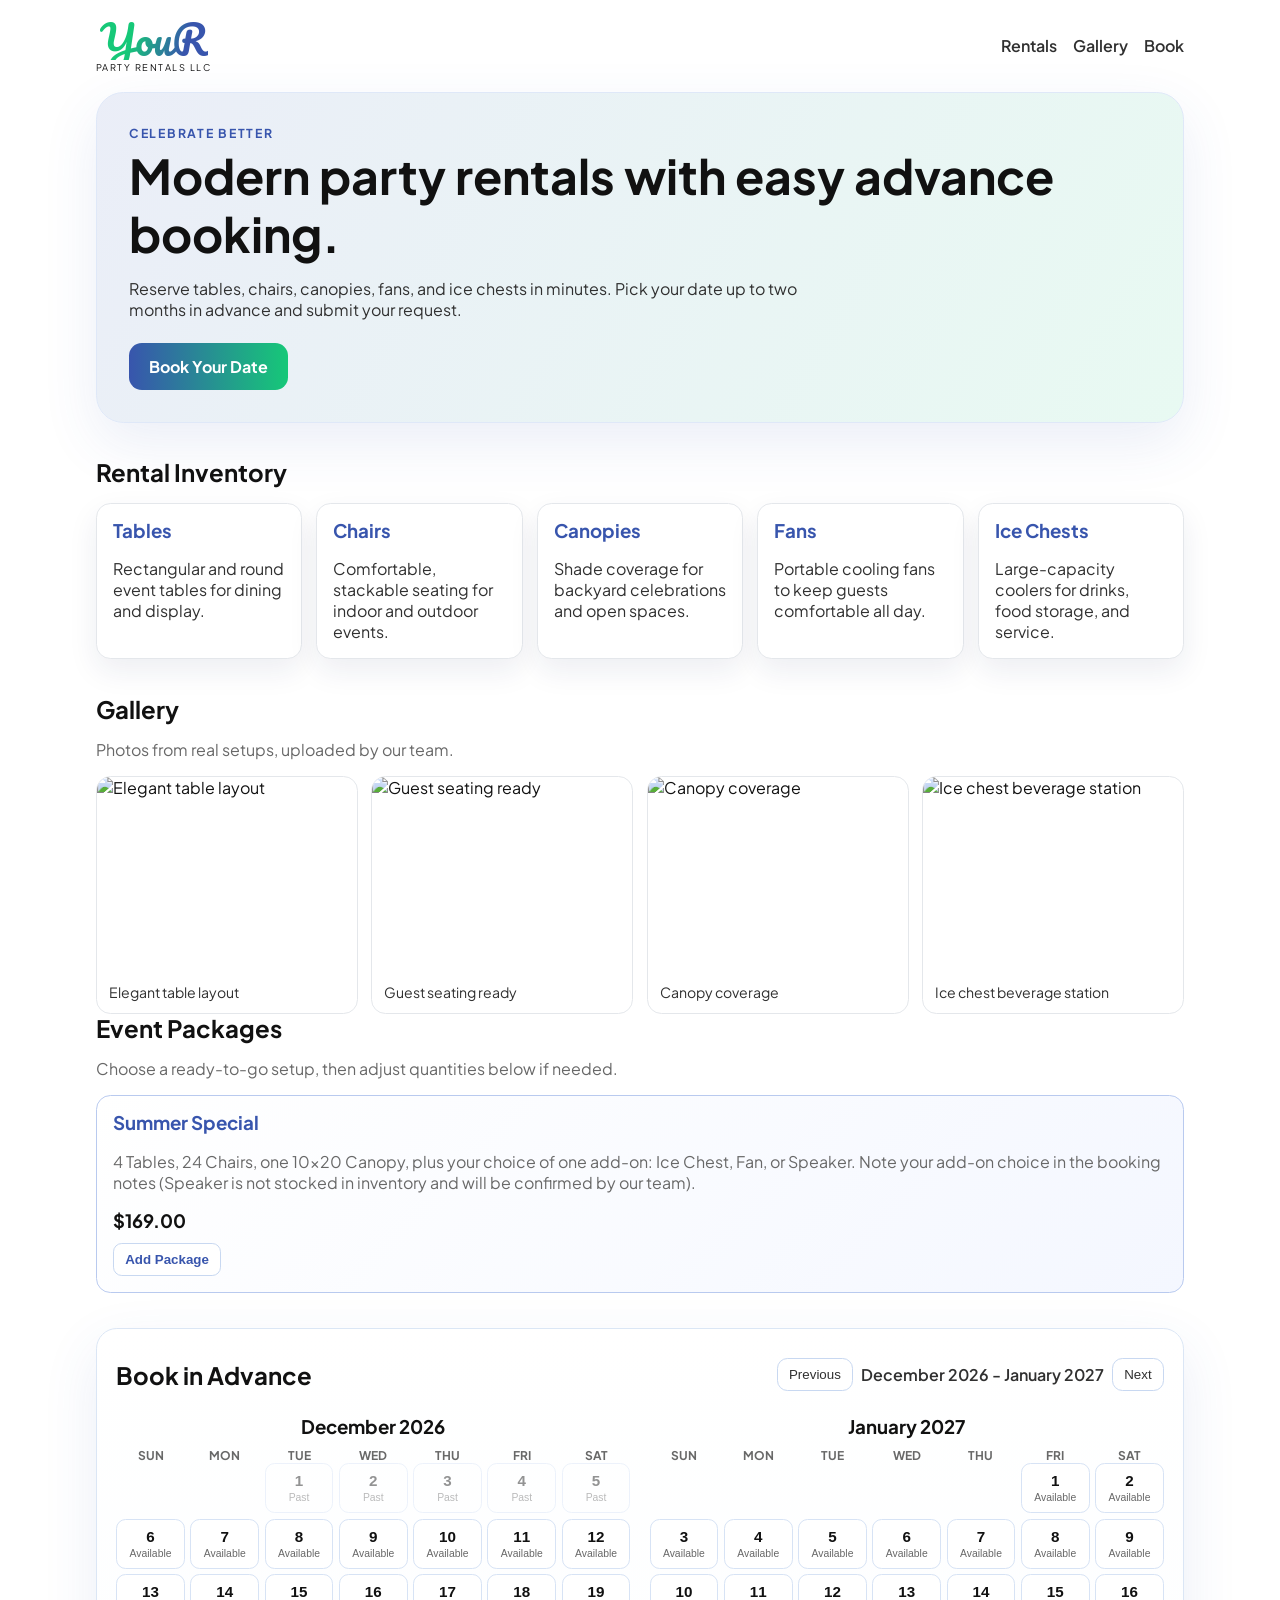
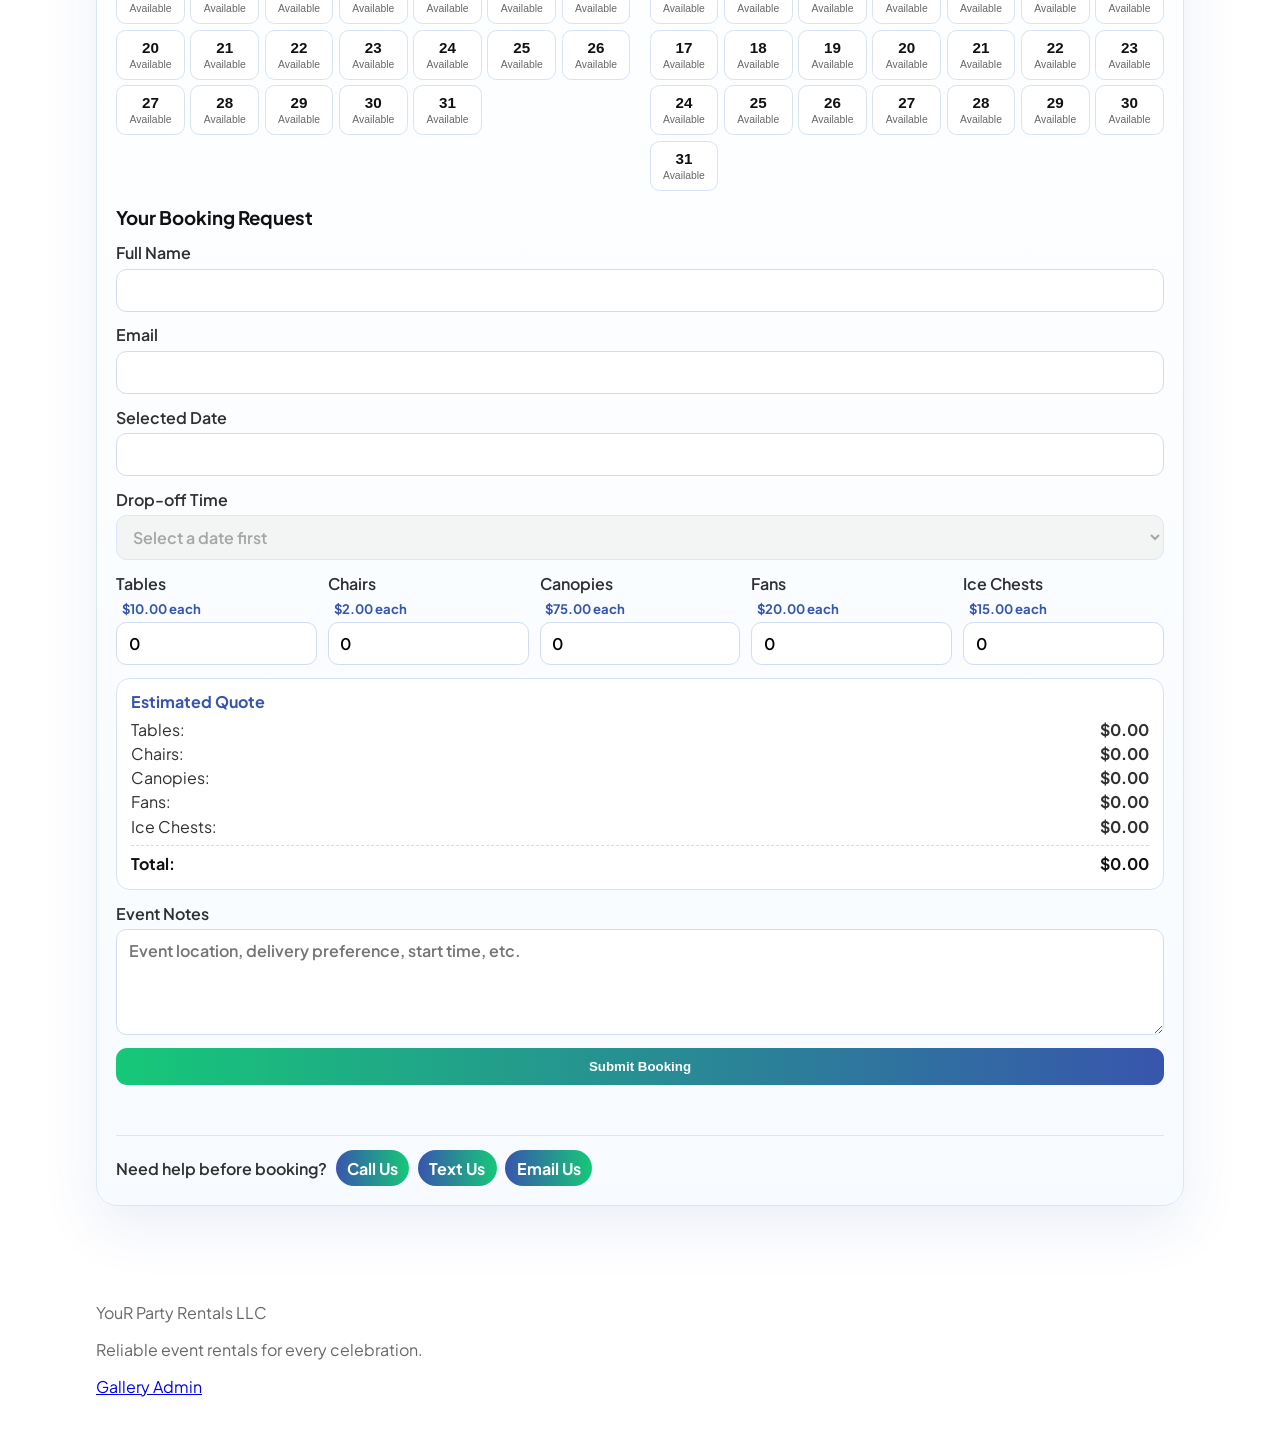
==== commit 690dd467: "Publish gallery and booking frontend updates" ====
--- a/index.html
+++ b/index.html
@@ -52,17 +52,6 @@
           </p>
           <a href="#book" class="cta-btn">Book Your Date</a>
         </div>
-        <aside class="hero-card">
-          <h2>Popular Starter Set</h2>
-          <ul>
-            <li>6 Tables</li>
-            <li>48 Chairs</li>
-            <li>1 Canopy</li>
-            <li>2 Fans</li>
-            <li>2 Ice Chests</li>
-          </ul>
-          <p>Perfect for birthdays, graduations, and family reunions.</p>
-        </aside>
       </section>
 
       <section id="rentals" class="rentals reveal stagger-parent">
--- a/styles.css
+++ b/styles.css
@@ -122,9 +122,6 @@
   border: 1px solid #dfe8f8;
   border-radius: 1.7rem;
   padding: 2rem;
-  display: grid;
-  grid-template-columns: 1.25fr 0.95fr;
-  gap: 1.4rem;
   box-shadow: var(--shadow);
 }
 
@@ -168,24 +165,6 @@
 
 .cta-btn:hover {
   transform: translateY(-2px);
-}
-
-.hero-card {
-  background: #fff;
-  border-radius: 1.05rem;
-  border: 1px solid #e2ebf8;
-  padding: 1rem;
-}
-
-.hero-card ul {
-  margin: 0.7rem 0;
-  padding-left: 1.1rem;
-  color: var(--ink-700);
-}
-
-.hero-card p {
-  margin: 0;
-  color: var(--ink-500);
 }
 
 .rentals,
@@ -334,6 +313,34 @@
   color: var(--ink-500);
 }
 
+.bookings-log {
+  margin: 1rem 0;
+  padding: 0.9rem;
+  border: 1px solid var(--line);
+  border-radius: 0.7rem;
+  background: #fff;
+}
+
+.bookings-log #refresh-bookings-btn {
+  border: 1px solid #c8d8f1;
+  border-radius: 0.55rem;
+  background: #fff;
+  color: var(--brand-blue);
+  padding: 0.4rem 0.7rem;
+  cursor: pointer;
+  font-weight: 700;
+}
+
+.booking-row {
+  margin-top: 0.7rem;
+  padding: 0.7rem;
+  border: 1px solid var(--line);
+  border-radius: 0.6rem;
+  color: var(--ink-700);
+  font-size: 0.9rem;
+  line-height: 1.5;
+}
+
 .inventory-editor,
 .package-editor {
   display: grid;
@@ -750,10 +757,6 @@
 }
 
 @media (max-width: 980px) {
-  .hero {
-    grid-template-columns: 1fr;
-  }
-
   .gallery-grid {
     grid-template-columns: repeat(2, 1fr);
   }
